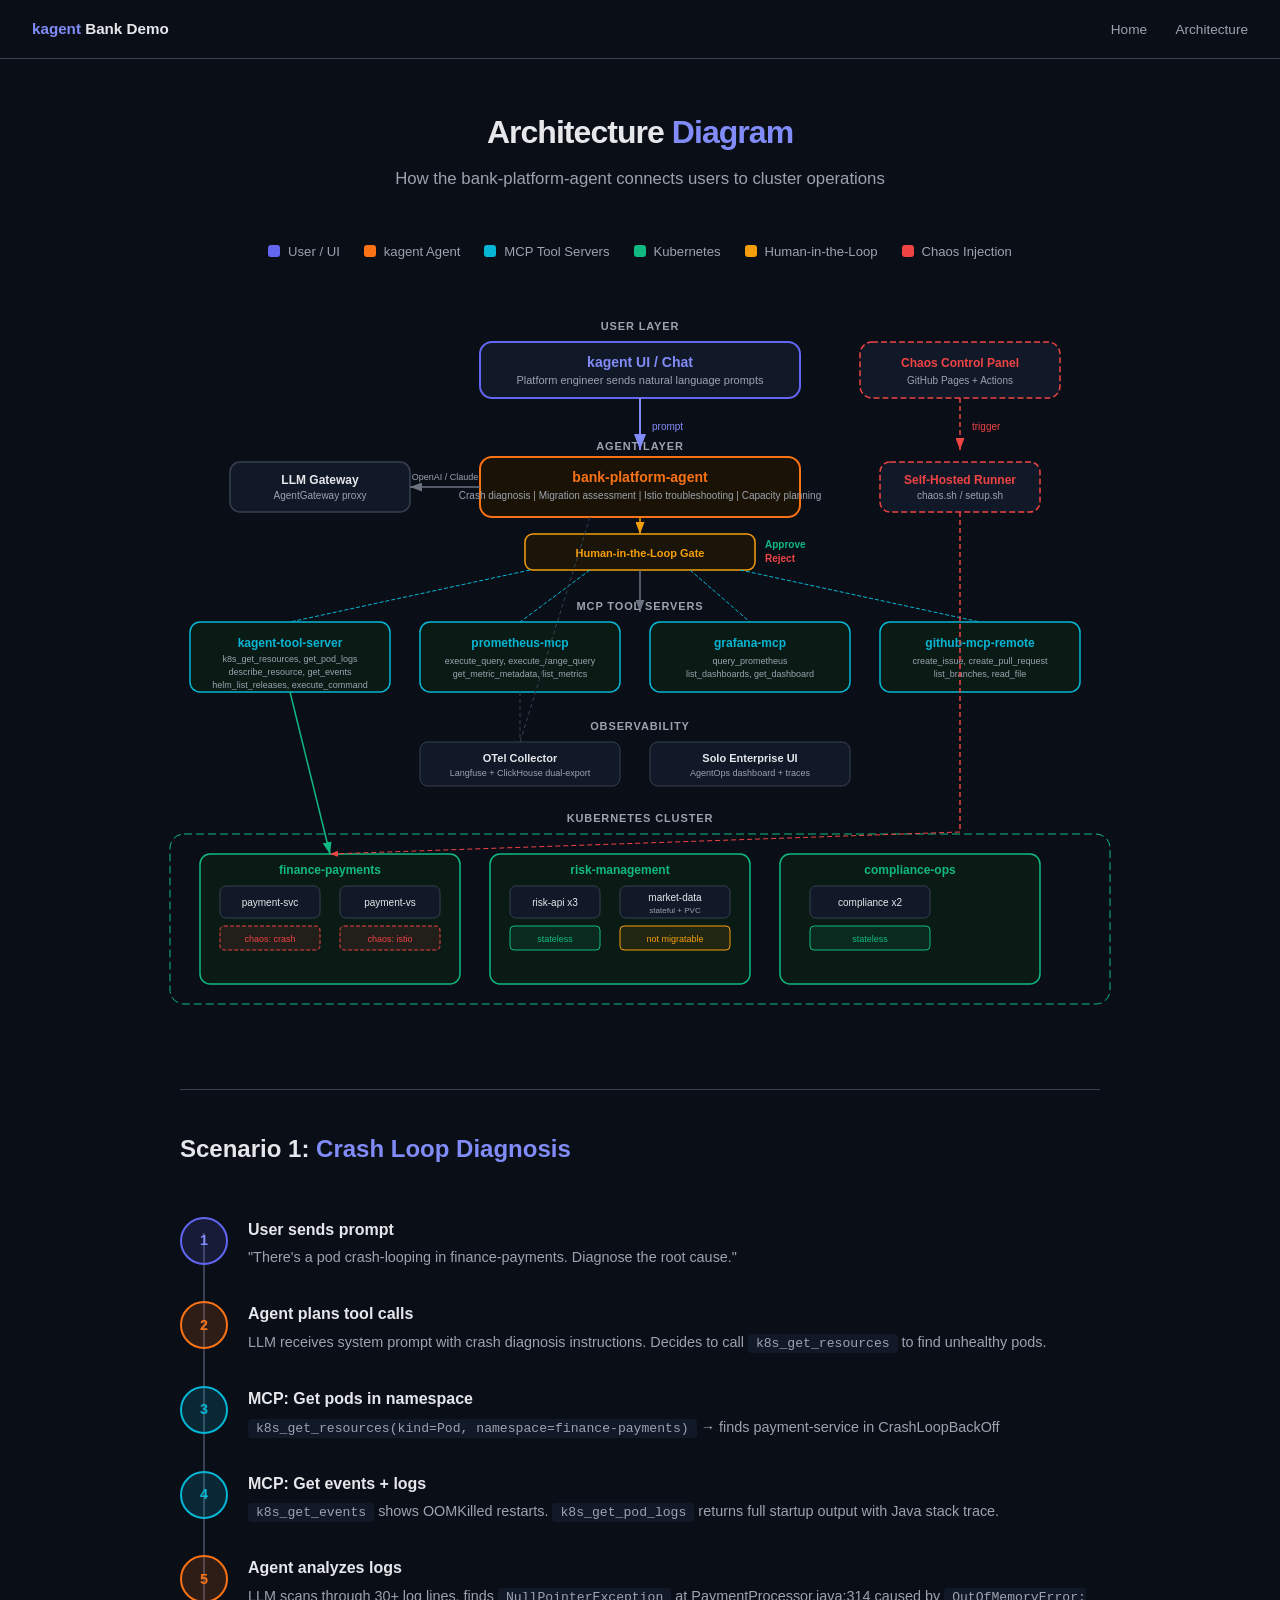
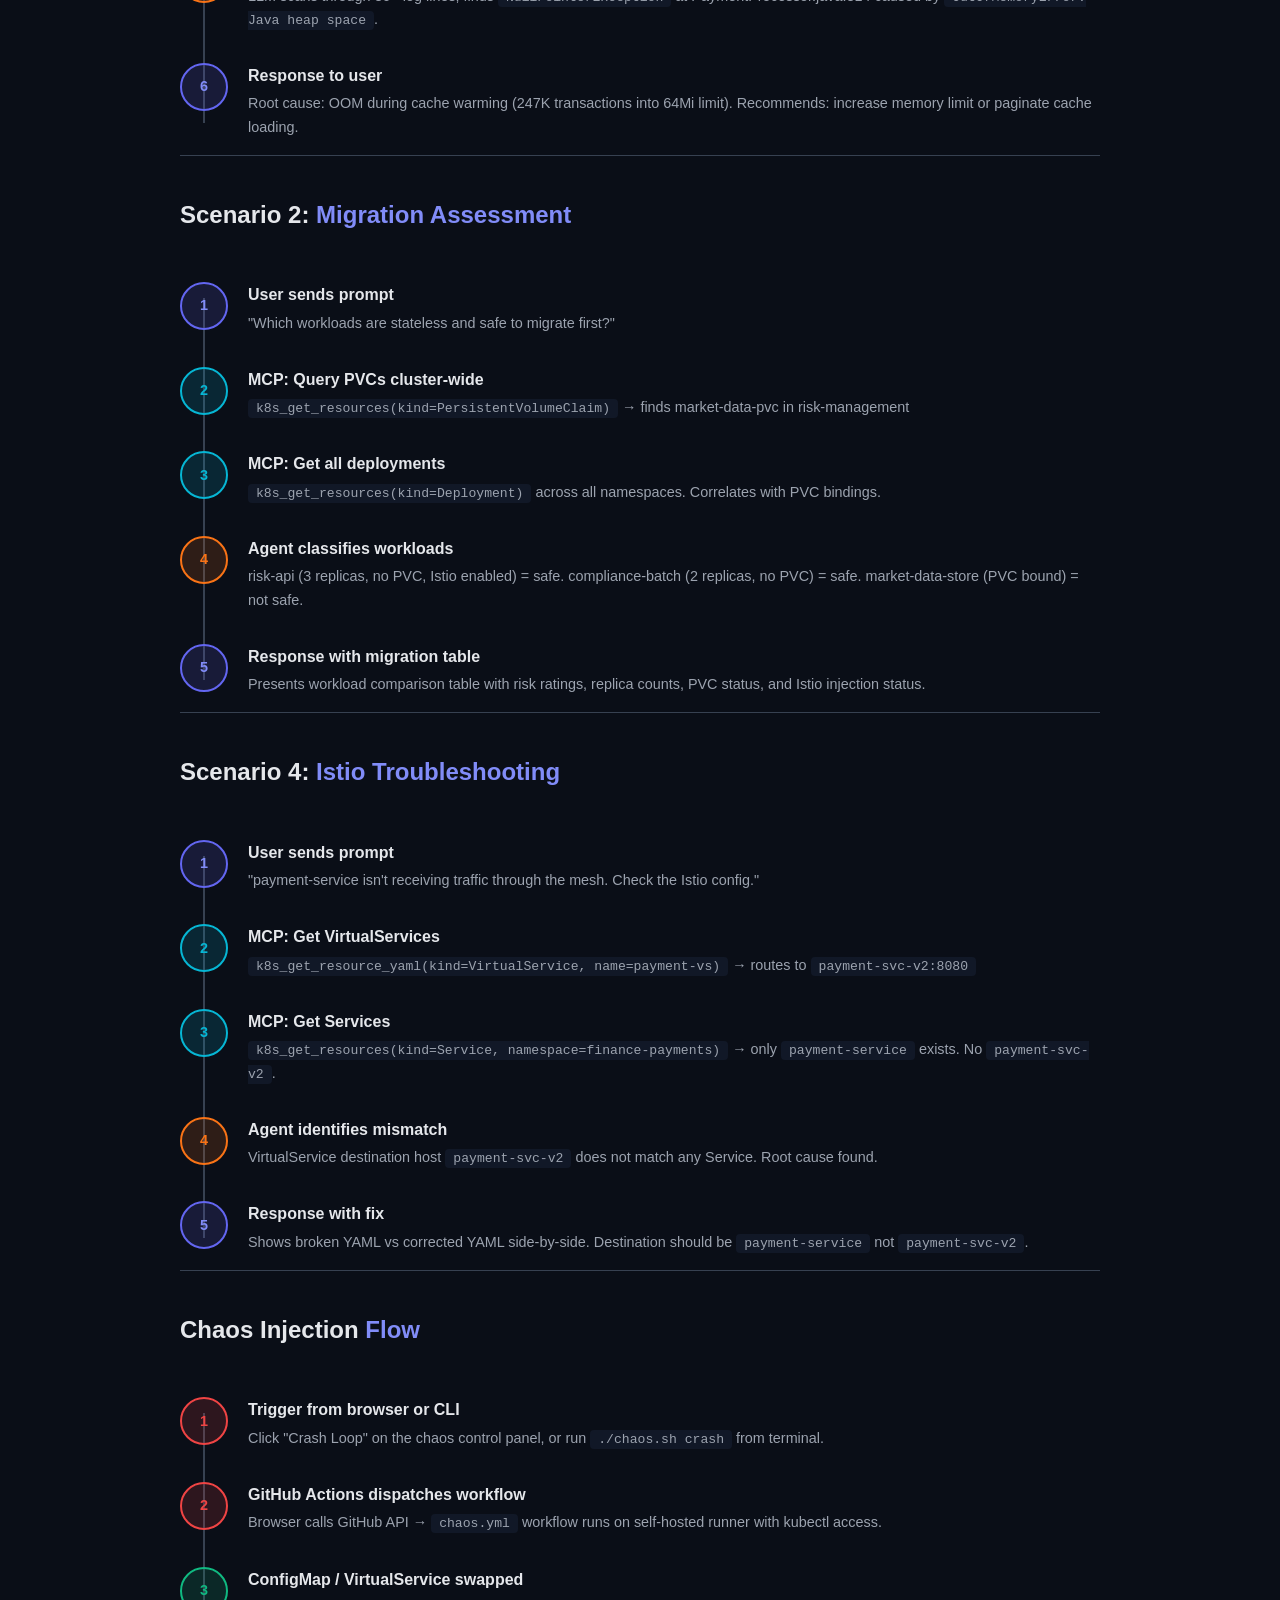
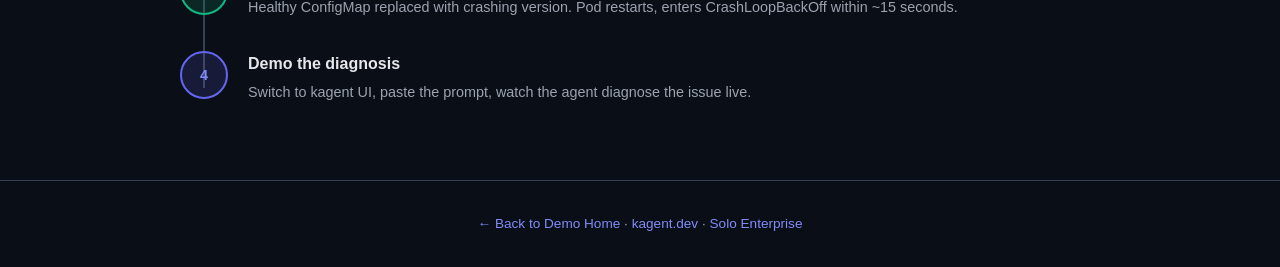
==== docs/architecture.html @ 65f1bfc6 "feat: architecture diagram page, nav bar, bump model to gpt-5.4 Add docs/architecture.html with full" ====
<!DOCTYPE html>
<html lang="en">
<head>
  <meta charset="UTF-8">
  <meta name="viewport" content="width=device-width, initial-scale=1.0">
  <title>kagent Bank Demo — Architecture</title>
  <style>
    :root {
      --bg: #0a0e17;
      --surface: #111827;
      --border: #374151;
      --text: #e5e7eb;
      --text-muted: #9ca3af;
      --accent: #6366f1;
      --accent-light: #818cf8;
      --green: #10b981;
      --red: #ef4444;
      --yellow: #f59e0b;
      --cyan: #06b6d4;
      --orange: #f97316;
    }
    * { margin: 0; padding: 0; box-sizing: border-box; }
    body {
      font-family: -apple-system, BlinkMacSystemFont, 'Segoe UI', Roboto, sans-serif;
      background: var(--bg);
      color: var(--text);
      line-height: 1.6;
    }
    a { color: var(--accent-light); text-decoration: none; }

    .nav {
      display: flex;
      justify-content: space-between;
      align-items: center;
      padding: 16px 32px;
      border-bottom: 1px solid var(--border);
    }
    .nav-title { font-weight: 600; font-size: 0.95rem; }
    .nav-title span { color: var(--accent-light); }
    .nav a { font-size: 0.85rem; color: var(--text-muted); margin-left: 24px; }
    .nav a:hover { color: var(--text); }

    h1 {
      text-align: center;
      font-size: 2rem;
      font-weight: 700;
      padding: 48px 20px 8px;
      letter-spacing: -0.03em;
    }
    h1 span { color: var(--accent-light); }
    .subtitle {
      text-align: center;
      color: var(--text-muted);
      font-size: 1.05rem;
      margin-bottom: 48px;
    }

    /* Diagram container */
    .diagram-wrap {
      max-width: 1100px;
      margin: 0 auto;
      padding: 0 20px 60px;
    }

    /* SVG diagram */
    svg { width: 100%; height: auto; }
    svg text {
      font-family: -apple-system, BlinkMacSystemFont, 'Segoe UI', Roboto, sans-serif;
    }

    /* Flow section */
    .flow-section {
      max-width: 960px;
      margin: 0 auto;
      padding: 0 20px 60px;
    }
    .flow-section h2 {
      font-size: 1.5rem;
      font-weight: 600;
      margin-bottom: 32px;
      padding-top: 40px;
      border-top: 1px solid var(--border);
    }
    .flow-section h2 span { color: var(--accent-light); }

    /* Flow steps */
    .flow {
      display: flex;
      flex-direction: column;
      gap: 0;
      position: relative;
    }
    .flow::before {
      content: '';
      position: absolute;
      left: 23px;
      top: 32px;
      bottom: 32px;
      width: 2px;
      background: var(--border);
    }
    .flow-step {
      display: flex;
      gap: 20px;
      align-items: flex-start;
      padding: 16px 0;
    }
    .flow-num {
      flex-shrink: 0;
      width: 48px;
      height: 48px;
      border-radius: 50%;
      display: flex;
      align-items: center;
      justify-content: center;
      font-weight: 700;
      font-size: 0.9rem;
      z-index: 1;
    }
    .flow-content h3 { font-size: 1rem; margin-bottom: 4px; }
    .flow-content p { color: var(--text-muted); font-size: 0.9rem; }
    .flow-content code {
      background: var(--surface);
      padding: 2px 8px;
      border-radius: 4px;
      font-size: 0.82rem;
      font-family: 'SF Mono', monospace;
    }

    .num-user { background: rgba(99, 102, 241, 0.15); color: var(--accent-light); border: 2px solid var(--accent); }
    .num-agent { background: rgba(249, 115, 22, 0.15); color: var(--orange); border: 2px solid var(--orange); }
    .num-tool { background: rgba(6, 182, 212, 0.15); color: var(--cyan); border: 2px solid var(--cyan); }
    .num-k8s { background: rgba(16, 185, 129, 0.15); color: var(--green); border: 2px solid var(--green); }
    .num-hitl { background: rgba(245, 158, 11, 0.15); color: var(--yellow); border: 2px solid var(--yellow); }

    /* Legend */
    .legend {
      display: flex;
      justify-content: center;
      gap: 24px;
      flex-wrap: wrap;
      margin-bottom: 40px;
    }
    .legend-item {
      display: flex;
      align-items: center;
      gap: 8px;
      font-size: 0.82rem;
      color: var(--text-muted);
    }
    .legend-dot {
      width: 12px;
      height: 12px;
      border-radius: 3px;
    }

    footer {
      border-top: 1px solid var(--border);
      padding: 32px 20px;
      text-align: center;
      color: var(--text-muted);
      font-size: 0.85rem;
    }

    @media (max-width: 640px) {
      h1 { font-size: 1.5rem; }
      .flow-step { gap: 12px; }
    }
  </style>
</head>
<body>

  <nav class="nav">
    <div class="nav-title"><span>kagent</span> Bank Demo</div>
    <div>
      <a href="index.html">Home</a>
      <a href="architecture.html">Architecture</a>
    </div>
  </nav>

  <h1>Architecture <span>Diagram</span></h1>
  <p class="subtitle">How the bank-platform-agent connects users to cluster operations</p>

  <div class="legend">
    <div class="legend-item"><div class="legend-dot" style="background: var(--accent);"></div> User / UI</div>
    <div class="legend-item"><div class="legend-dot" style="background: var(--orange);"></div> kagent Agent</div>
    <div class="legend-item"><div class="legend-dot" style="background: var(--cyan);"></div> MCP Tool Servers</div>
    <div class="legend-item"><div class="legend-dot" style="background: var(--green);"></div> Kubernetes</div>
    <div class="legend-item"><div class="legend-dot" style="background: var(--yellow);"></div> Human-in-the-Loop</div>
    <div class="legend-item"><div class="legend-dot" style="background: var(--red);"></div> Chaos Injection</div>
  </div>

  <!-- Main Architecture SVG -->
  <div class="diagram-wrap">
    <svg viewBox="0 0 1060 720" xmlns="http://www.w3.org/2000/svg">
      <defs>
        <marker id="arrow" markerWidth="8" markerHeight="6" refX="8" refY="3" orient="auto">
          <path d="M0,0 L8,3 L0,6" fill="#6b7280"/>
        </marker>
        <marker id="arrow-accent" markerWidth="8" markerHeight="6" refX="8" refY="3" orient="auto">
          <path d="M0,0 L8,3 L0,6" fill="#818cf8"/>
        </marker>
        <marker id="arrow-red" markerWidth="8" markerHeight="6" refX="8" refY="3" orient="auto">
          <path d="M0,0 L8,3 L0,6" fill="#ef4444"/>
        </marker>
        <marker id="arrow-green" markerWidth="8" markerHeight="6" refX="8" refY="3" orient="auto">
          <path d="M0,0 L8,3 L0,6" fill="#10b981"/>
        </marker>
        <marker id="arrow-yellow" markerWidth="8" markerHeight="6" refX="8" refY="3" orient="auto">
          <path d="M0,0 L8,3 L0,6" fill="#f59e0b"/>
        </marker>
      </defs>

      <!-- ============ ROW 1: User Layer ============ -->
      <text x="530" y="28" text-anchor="middle" fill="#9ca3af" font-size="11" font-weight="600" letter-spacing="0.08em">USER LAYER</text>

      <!-- User / kagent UI -->
      <rect x="370" y="40" width="320" height="56" rx="12" fill="#111827" stroke="#6366f1" stroke-width="2"/>
      <text x="530" y="65" text-anchor="middle" fill="#818cf8" font-size="14" font-weight="700">kagent UI / Chat</text>
      <text x="530" y="82" text-anchor="middle" fill="#9ca3af" font-size="11">Platform engineer sends natural language prompts</text>

      <!-- Chaos trigger (browser) -->
      <rect x="750" y="40" width="200" height="56" rx="12" fill="#111827" stroke="#ef4444" stroke-width="1.5" stroke-dasharray="6,3"/>
      <text x="850" y="65" text-anchor="middle" fill="#ef4444" font-size="12" font-weight="600">Chaos Control Panel</text>
      <text x="850" y="82" text-anchor="middle" fill="#9ca3af" font-size="10">GitHub Pages + Actions</text>

      <!-- Arrow: User -> Agent -->
      <line x1="530" y1="96" x2="530" y2="148" stroke="#818cf8" stroke-width="2" marker-end="url(#arrow-accent)"/>
      <text x="542" y="128" fill="#818cf8" font-size="10">prompt</text>

      <!-- Arrow: Chaos -> GH Actions -->
      <line x1="850" y1="96" x2="850" y2="148" stroke="#ef4444" stroke-width="1.5" stroke-dasharray="5,3" marker-end="url(#arrow-red)"/>
      <text x="862" y="128" fill="#ef4444" font-size="10">trigger</text>

      <!-- ============ ROW 2: Agent Layer ============ -->
      <text x="530" y="148" text-anchor="middle" fill="#9ca3af" font-size="11" font-weight="600" letter-spacing="0.08em">AGENT LAYER</text>

      <!-- LLM Gateway -->
      <rect x="120" y="160" width="180" height="50" rx="10" fill="#111827" stroke="#374151" stroke-width="1.5"/>
      <text x="210" y="182" text-anchor="middle" fill="#e5e7eb" font-size="12" font-weight="600">LLM Gateway</text>
      <text x="210" y="197" text-anchor="middle" fill="#9ca3af" font-size="10">AgentGateway proxy</text>

      <!-- bank-platform-agent -->
      <rect x="370" y="155" width="320" height="60" rx="12" fill="#1a1205" stroke="#f97316" stroke-width="2"/>
      <text x="530" y="180" text-anchor="middle" fill="#f97316" font-size="14" font-weight="700">bank-platform-agent</text>
      <text x="530" y="197" text-anchor="middle" fill="#9ca3af" font-size="10">Crash diagnosis | Migration assessment | Istio troubleshooting | Capacity planning</text>

      <!-- GH Actions runner -->
      <rect x="770" y="160" width="160" height="50" rx="10" fill="#111827" stroke="#ef4444" stroke-width="1.5" stroke-dasharray="6,3"/>
      <text x="850" y="182" text-anchor="middle" fill="#ef4444" font-size="12" font-weight="600">Self-Hosted Runner</text>
      <text x="850" y="197" text-anchor="middle" fill="#9ca3af" font-size="10">chaos.sh / setup.sh</text>

      <!-- Arrow: Agent <-> LLM -->
      <line x1="370" y1="185" x2="300" y2="185" stroke="#6b7280" stroke-width="1.5" marker-end="url(#arrow)"/>
      <text x="335" y="178" text-anchor="middle" fill="#9ca3af" font-size="9">OpenAI / Claude</text>

      <!-- ============ HITL Gate ============ -->
      <rect x="415" y="232" width="230" height="36" rx="8" fill="#1a1508" stroke="#f59e0b" stroke-width="1.5"/>
      <text x="530" y="255" text-anchor="middle" fill="#f59e0b" font-size="11" font-weight="600">Human-in-the-Loop Gate</text>

      <!-- Arrow: Agent -> HITL -->
      <line x1="530" y1="215" x2="530" y2="232" stroke="#f59e0b" stroke-width="1.5" marker-end="url(#arrow-yellow)"/>

      <!-- HITL approve/reject labels -->
      <text x="655" y="246" fill="#10b981" font-size="10" font-weight="600">Approve</text>
      <text x="655" y="260" fill="#ef4444" font-size="10" font-weight="600">Reject</text>

      <!-- Arrow: HITL -> Tools -->
      <line x1="530" y1="268" x2="530" y2="310" stroke="#6b7280" stroke-width="1.5" marker-end="url(#arrow)"/>

      <!-- ============ ROW 3: MCP Tool Servers ============ -->
      <text x="530" y="308" text-anchor="middle" fill="#9ca3af" font-size="11" font-weight="600" letter-spacing="0.08em">MCP TOOL SERVERS</text>

      <!-- Kubernetes Tools -->
      <rect x="80" y="320" width="200" height="70" rx="10" fill="#0a1a15" stroke="#06b6d4" stroke-width="1.5"/>
      <text x="180" y="345" text-anchor="middle" fill="#06b6d4" font-size="12" font-weight="700">kagent-tool-server</text>
      <text x="180" y="360" text-anchor="middle" fill="#9ca3af" font-size="9">k8s_get_resources, get_pod_logs</text>
      <text x="180" y="373" text-anchor="middle" fill="#9ca3af" font-size="9">describe_resource, get_events</text>
      <text x="180" y="386" text-anchor="middle" fill="#9ca3af" font-size="9">helm_list_releases, execute_command</text>

      <!-- Prometheus MCP -->
      <rect x="310" y="320" width="200" height="70" rx="10" fill="#0a1a15" stroke="#06b6d4" stroke-width="1.5"/>
      <text x="410" y="345" text-anchor="middle" fill="#06b6d4" font-size="12" font-weight="700">prometheus-mcp</text>
      <text x="410" y="362" text-anchor="middle" fill="#9ca3af" font-size="9">execute_query, execute_range_query</text>
      <text x="410" y="375" text-anchor="middle" fill="#9ca3af" font-size="9">get_metric_metadata, list_metrics</text>

      <!-- Grafana MCP -->
      <rect x="540" y="320" width="200" height="70" rx="10" fill="#0a1a15" stroke="#06b6d4" stroke-width="1.5"/>
      <text x="640" y="345" text-anchor="middle" fill="#06b6d4" font-size="12" font-weight="700">grafana-mcp</text>
      <text x="640" y="362" text-anchor="middle" fill="#9ca3af" font-size="9">query_prometheus</text>
      <text x="640" y="375" text-anchor="middle" fill="#9ca3af" font-size="9">list_dashboards, get_dashboard</text>

      <!-- GitHub MCP -->
      <rect x="770" y="320" width="200" height="70" rx="10" fill="#0a1a15" stroke="#06b6d4" stroke-width="1.5"/>
      <text x="870" y="345" text-anchor="middle" fill="#06b6d4" font-size="12" font-weight="700">github-mcp-remote</text>
      <text x="870" y="362" text-anchor="middle" fill="#9ca3af" font-size="9">create_issue, create_pull_request</text>
      <text x="870" y="375" text-anchor="middle" fill="#9ca3af" font-size="9">list_branches, read_file</text>

      <!-- Arrows: HITL -> Tool servers -->
      <line x1="420" y1="268" x2="180" y2="320" stroke="#06b6d4" stroke-width="1" stroke-dasharray="4,2"/>
      <line x1="480" y1="268" x2="410" y2="320" stroke="#06b6d4" stroke-width="1" stroke-dasharray="4,2"/>
      <line x1="580" y1="268" x2="640" y2="320" stroke="#06b6d4" stroke-width="1" stroke-dasharray="4,2"/>
      <line x1="630" y1="268" x2="870" y2="320" stroke="#06b6d4" stroke-width="1" stroke-dasharray="4,2"/>

      <!-- ============ ROW 4: Observability ============ -->
      <text x="530" y="428" text-anchor="middle" fill="#9ca3af" font-size="11" font-weight="600" letter-spacing="0.08em">OBSERVABILITY</text>

      <!-- OTel Collector -->
      <rect x="310" y="440" width="200" height="44" rx="8" fill="#111827" stroke="#374151" stroke-width="1"/>
      <text x="410" y="460" text-anchor="middle" fill="#e5e7eb" font-size="11" font-weight="600">OTel Collector</text>
      <text x="410" y="474" text-anchor="middle" fill="#9ca3af" font-size="9">Langfuse + ClickHouse dual-export</text>

      <!-- Solo Enterprise UI -->
      <rect x="540" y="440" width="200" height="44" rx="8" fill="#111827" stroke="#374151" stroke-width="1"/>
      <text x="640" y="460" text-anchor="middle" fill="#e5e7eb" font-size="11" font-weight="600">Solo Enterprise UI</text>
      <text x="640" y="474" text-anchor="middle" fill="#9ca3af" font-size="9">AgentOps dashboard + traces</text>

      <!-- Arrow: Agent -> OTel -->
      <line x1="480" y1="215" x2="410" y2="440" stroke="#374151" stroke-width="1" stroke-dasharray="4,3"/>

      <!-- ============ ROW 5: Kubernetes Cluster ============ -->
      <text x="530" y="520" text-anchor="middle" fill="#9ca3af" font-size="11" font-weight="600" letter-spacing="0.08em">KUBERNETES CLUSTER</text>

      <!-- Cluster background -->
      <rect x="60" y="532" width="940" height="170" rx="14" fill="none" stroke="#10b981" stroke-width="1" stroke-dasharray="8,4"/>

      <!-- finance-payments -->
      <rect x="90" y="552" width="260" height="130" rx="10" fill="#0a1a15" stroke="#10b981" stroke-width="1.5"/>
      <text x="220" y="572" text-anchor="middle" fill="#10b981" font-size="12" font-weight="700">finance-payments</text>

      <rect x="110" y="584" width="100" height="32" rx="6" fill="#111827" stroke="#374151" stroke-width="1"/>
      <text x="160" y="604" text-anchor="middle" fill="#e5e7eb" font-size="10">payment-svc</text>

      <rect x="230" y="584" width="100" height="32" rx="6" fill="#111827" stroke="#374151" stroke-width="1"/>
      <text x="280" y="604" text-anchor="middle" fill="#e5e7eb" font-size="10">payment-vs</text>

      <!-- Chaos targets -->
      <rect x="110" y="624" width="100" height="24" rx="4" fill="rgba(239,68,68,0.1)" stroke="#ef4444" stroke-width="1" stroke-dasharray="4,2"/>
      <text x="160" y="640" text-anchor="middle" fill="#ef4444" font-size="9">chaos: crash</text>

      <rect x="230" y="624" width="100" height="24" rx="4" fill="rgba(239,68,68,0.1)" stroke="#ef4444" stroke-width="1" stroke-dasharray="4,2"/>
      <text x="280" y="640" text-anchor="middle" fill="#ef4444" font-size="9">chaos: istio</text>

      <!-- risk-management -->
      <rect x="380" y="552" width="260" height="130" rx="10" fill="#0a1a15" stroke="#10b981" stroke-width="1.5"/>
      <text x="510" y="572" text-anchor="middle" fill="#10b981" font-size="12" font-weight="700">risk-management</text>

      <rect x="400" y="584" width="90" height="32" rx="6" fill="#111827" stroke="#374151" stroke-width="1"/>
      <text x="445" y="604" text-anchor="middle" fill="#e5e7eb" font-size="10">risk-api x3</text>

      <rect x="510" y="584" width="110" height="32" rx="6" fill="#111827" stroke="#374151" stroke-width="1"/>
      <text x="565" y="599" text-anchor="middle" fill="#e5e7eb" font-size="10">market-data</text>
      <text x="565" y="611" text-anchor="middle" fill="#9ca3af" font-size="8">stateful + PVC</text>

      <rect x="400" y="624" width="90" height="24" rx="4" fill="rgba(16,185,129,0.1)" stroke="#10b981" stroke-width="1"/>
      <text x="445" y="640" text-anchor="middle" fill="#10b981" font-size="9">stateless</text>

      <rect x="510" y="624" width="110" height="24" rx="4" fill="rgba(245,158,11,0.1)" stroke="#f59e0b" stroke-width="1"/>
      <text x="565" y="640" text-anchor="middle" fill="#f59e0b" font-size="9">not migratable</text>

      <!-- compliance-ops -->
      <rect x="670" y="552" width="260" height="130" rx="10" fill="#0a1a15" stroke="#10b981" stroke-width="1.5"/>
      <text x="800" y="572" text-anchor="middle" fill="#10b981" font-size="12" font-weight="700">compliance-ops</text>

      <rect x="700" y="584" width="120" height="32" rx="6" fill="#111827" stroke="#374151" stroke-width="1"/>
      <text x="760" y="604" text-anchor="middle" fill="#e5e7eb" font-size="10">compliance x2</text>

      <rect x="700" y="624" width="120" height="24" rx="4" fill="rgba(16,185,129,0.1)" stroke="#10b981" stroke-width="1"/>
      <text x="760" y="640" text-anchor="middle" fill="#10b981" font-size="9">stateless</text>

      <!-- Arrows: Tools -> Cluster -->
      <line x1="180" y1="390" x2="220" y2="552" stroke="#10b981" stroke-width="1.5" marker-end="url(#arrow-green)"/>
      <line x1="410" y1="390" x2="410" y2="440" stroke="#374151" stroke-width="1" stroke-dasharray="4,3"/>

      <!-- Chaos arrow -->
      <line x1="850" y1="210" x2="850" y2="530" stroke="#ef4444" stroke-width="1.5" stroke-dasharray="5,3"/>
      <line x1="850" y1="530" x2="220" y2="552" stroke="#ef4444" stroke-width="1" stroke-dasharray="5,3" marker-end="url(#arrow-red)"/>

    </svg>
  </div>

  <!-- Scenario Flows -->
  <div class="flow-section">
    <h2>Scenario 1: <span>Crash Loop Diagnosis</span></h2>
    <div class="flow">
      <div class="flow-step">
        <div class="flow-num num-user">1</div>
        <div class="flow-content">
          <h3>User sends prompt</h3>
          <p>"There's a pod crash-looping in finance-payments. Diagnose the root cause."</p>
        </div>
      </div>
      <div class="flow-step">
        <div class="flow-num num-agent">2</div>
        <div class="flow-content">
          <h3>Agent plans tool calls</h3>
          <p>LLM receives system prompt with crash diagnosis instructions. Decides to call <code>k8s_get_resources</code> to find unhealthy pods.</p>
        </div>
      </div>
      <div class="flow-step">
        <div class="flow-num num-tool">3</div>
        <div class="flow-content">
          <h3>MCP: Get pods in namespace</h3>
          <p><code>k8s_get_resources(kind=Pod, namespace=finance-payments)</code> &rarr; finds payment-service in CrashLoopBackOff</p>
        </div>
      </div>
      <div class="flow-step">
        <div class="flow-num num-tool">4</div>
        <div class="flow-content">
          <h3>MCP: Get events + logs</h3>
          <p><code>k8s_get_events</code> shows OOMKilled restarts. <code>k8s_get_pod_logs</code> returns full startup output with Java stack trace.</p>
        </div>
      </div>
      <div class="flow-step">
        <div class="flow-num num-agent">5</div>
        <div class="flow-content">
          <h3>Agent analyzes logs</h3>
          <p>LLM scans through 30+ log lines, finds <code>NullPointerException</code> at PaymentProcessor.java:314 caused by <code>OutOfMemoryError: Java heap space</code>.</p>
        </div>
      </div>
      <div class="flow-step">
        <div class="flow-num num-user">6</div>
        <div class="flow-content">
          <h3>Response to user</h3>
          <p>Root cause: OOM during cache warming (247K transactions into 64Mi limit). Recommends: increase memory limit or paginate cache loading.</p>
        </div>
      </div>
    </div>

    <h2>Scenario 2: <span>Migration Assessment</span></h2>
    <div class="flow">
      <div class="flow-step">
        <div class="flow-num num-user">1</div>
        <div class="flow-content">
          <h3>User sends prompt</h3>
          <p>"Which workloads are stateless and safe to migrate first?"</p>
        </div>
      </div>
      <div class="flow-step">
        <div class="flow-num num-tool">2</div>
        <div class="flow-content">
          <h3>MCP: Query PVCs cluster-wide</h3>
          <p><code>k8s_get_resources(kind=PersistentVolumeClaim)</code> &rarr; finds market-data-pvc in risk-management</p>
        </div>
      </div>
      <div class="flow-step">
        <div class="flow-num num-tool">3</div>
        <div class="flow-content">
          <h3>MCP: Get all deployments</h3>
          <p><code>k8s_get_resources(kind=Deployment)</code> across all namespaces. Correlates with PVC bindings.</p>
        </div>
      </div>
      <div class="flow-step">
        <div class="flow-num num-agent">4</div>
        <div class="flow-content">
          <h3>Agent classifies workloads</h3>
          <p>risk-api (3 replicas, no PVC, Istio enabled) = safe. compliance-batch (2 replicas, no PVC) = safe. market-data-store (PVC bound) = not safe.</p>
        </div>
      </div>
      <div class="flow-step">
        <div class="flow-num num-user">5</div>
        <div class="flow-content">
          <h3>Response with migration table</h3>
          <p>Presents workload comparison table with risk ratings, replica counts, PVC status, and Istio injection status.</p>
        </div>
      </div>
    </div>

    <h2>Scenario 4: <span>Istio Troubleshooting</span></h2>
    <div class="flow">
      <div class="flow-step">
        <div class="flow-num num-user">1</div>
        <div class="flow-content">
          <h3>User sends prompt</h3>
          <p>"payment-service isn't receiving traffic through the mesh. Check the Istio config."</p>
        </div>
      </div>
      <div class="flow-step">
        <div class="flow-num num-tool">2</div>
        <div class="flow-content">
          <h3>MCP: Get VirtualServices</h3>
          <p><code>k8s_get_resource_yaml(kind=VirtualService, name=payment-vs)</code> &rarr; routes to <code>payment-svc-v2:8080</code></p>
        </div>
      </div>
      <div class="flow-step">
        <div class="flow-num num-tool">3</div>
        <div class="flow-content">
          <h3>MCP: Get Services</h3>
          <p><code>k8s_get_resources(kind=Service, namespace=finance-payments)</code> &rarr; only <code>payment-service</code> exists. No <code>payment-svc-v2</code>.</p>
        </div>
      </div>
      <div class="flow-step">
        <div class="flow-num num-agent">4</div>
        <div class="flow-content">
          <h3>Agent identifies mismatch</h3>
          <p>VirtualService destination host <code>payment-svc-v2</code> does not match any Service. Root cause found.</p>
        </div>
      </div>
      <div class="flow-step">
        <div class="flow-num num-user">5</div>
        <div class="flow-content">
          <h3>Response with fix</h3>
          <p>Shows broken YAML vs corrected YAML side-by-side. Destination should be <code>payment-service</code> not <code>payment-svc-v2</code>.</p>
        </div>
      </div>
    </div>

    <h2>Chaos Injection <span>Flow</span></h2>
    <div class="flow">
      <div class="flow-step">
        <div class="flow-num" style="background: rgba(239,68,68,0.15); color: var(--red); border: 2px solid var(--red);">1</div>
        <div class="flow-content">
          <h3>Trigger from browser or CLI</h3>
          <p>Click "Crash Loop" on the chaos control panel, or run <code>./chaos.sh crash</code> from terminal.</p>
        </div>
      </div>
      <div class="flow-step">
        <div class="flow-num" style="background: rgba(239,68,68,0.15); color: var(--red); border: 2px solid var(--red);">2</div>
        <div class="flow-content">
          <h3>GitHub Actions dispatches workflow</h3>
          <p>Browser calls GitHub API &rarr; <code>chaos.yml</code> workflow runs on self-hosted runner with kubectl access.</p>
        </div>
      </div>
      <div class="flow-step">
        <div class="flow-num num-k8s">3</div>
        <div class="flow-content">
          <h3>ConfigMap / VirtualService swapped</h3>
          <p>Healthy ConfigMap replaced with crashing version. Pod restarts, enters CrashLoopBackOff within ~15 seconds.</p>
        </div>
      </div>
      <div class="flow-step">
        <div class="flow-num num-user">4</div>
        <div class="flow-content">
          <h3>Demo the diagnosis</h3>
          <p>Switch to kagent UI, paste the prompt, watch the agent diagnose the issue live.</p>
        </div>
      </div>
    </div>
  </div>

  <footer>
    <a href="index.html">&larr; Back to Demo Home</a>
    &middot;
    <a href="https://kagent.dev">kagent.dev</a>
    &middot;
    <a href="https://www.solo.io/products/kagent">Solo Enterprise</a>
  </footer>

</body>
</html>
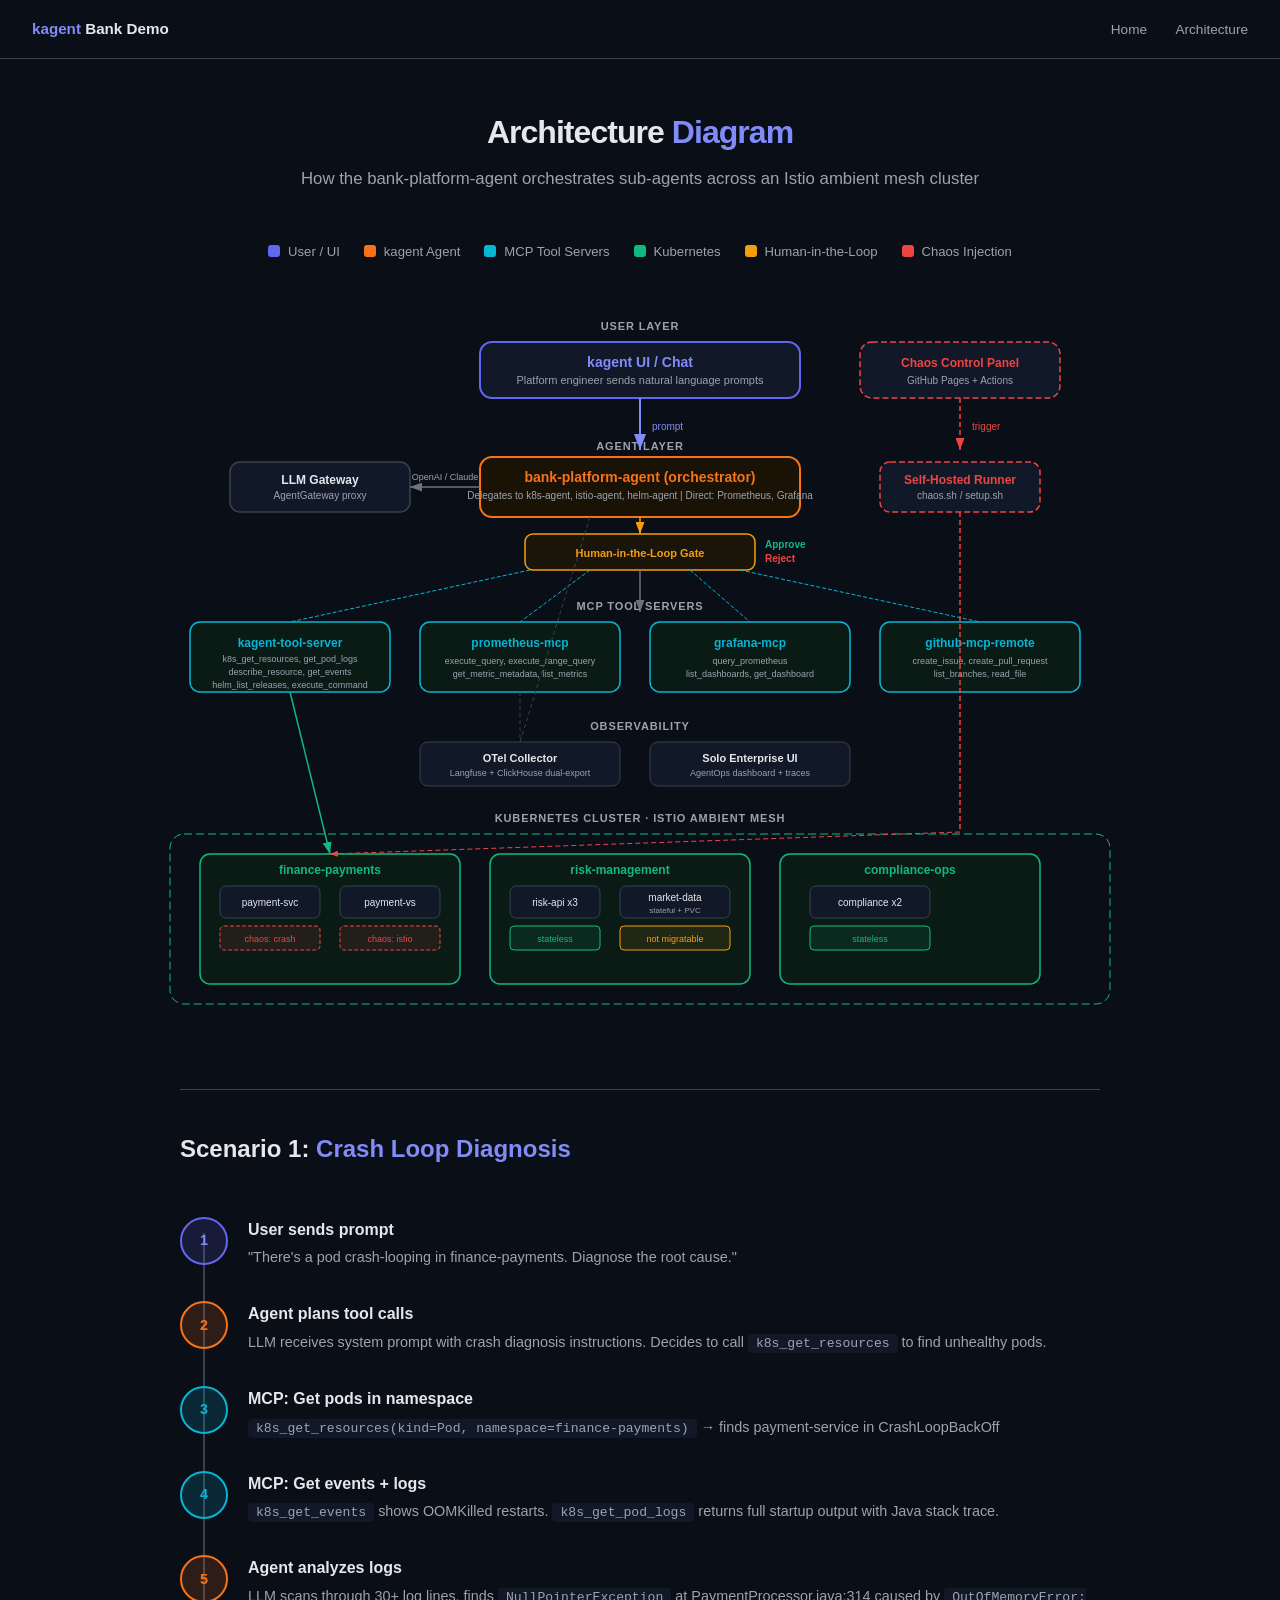
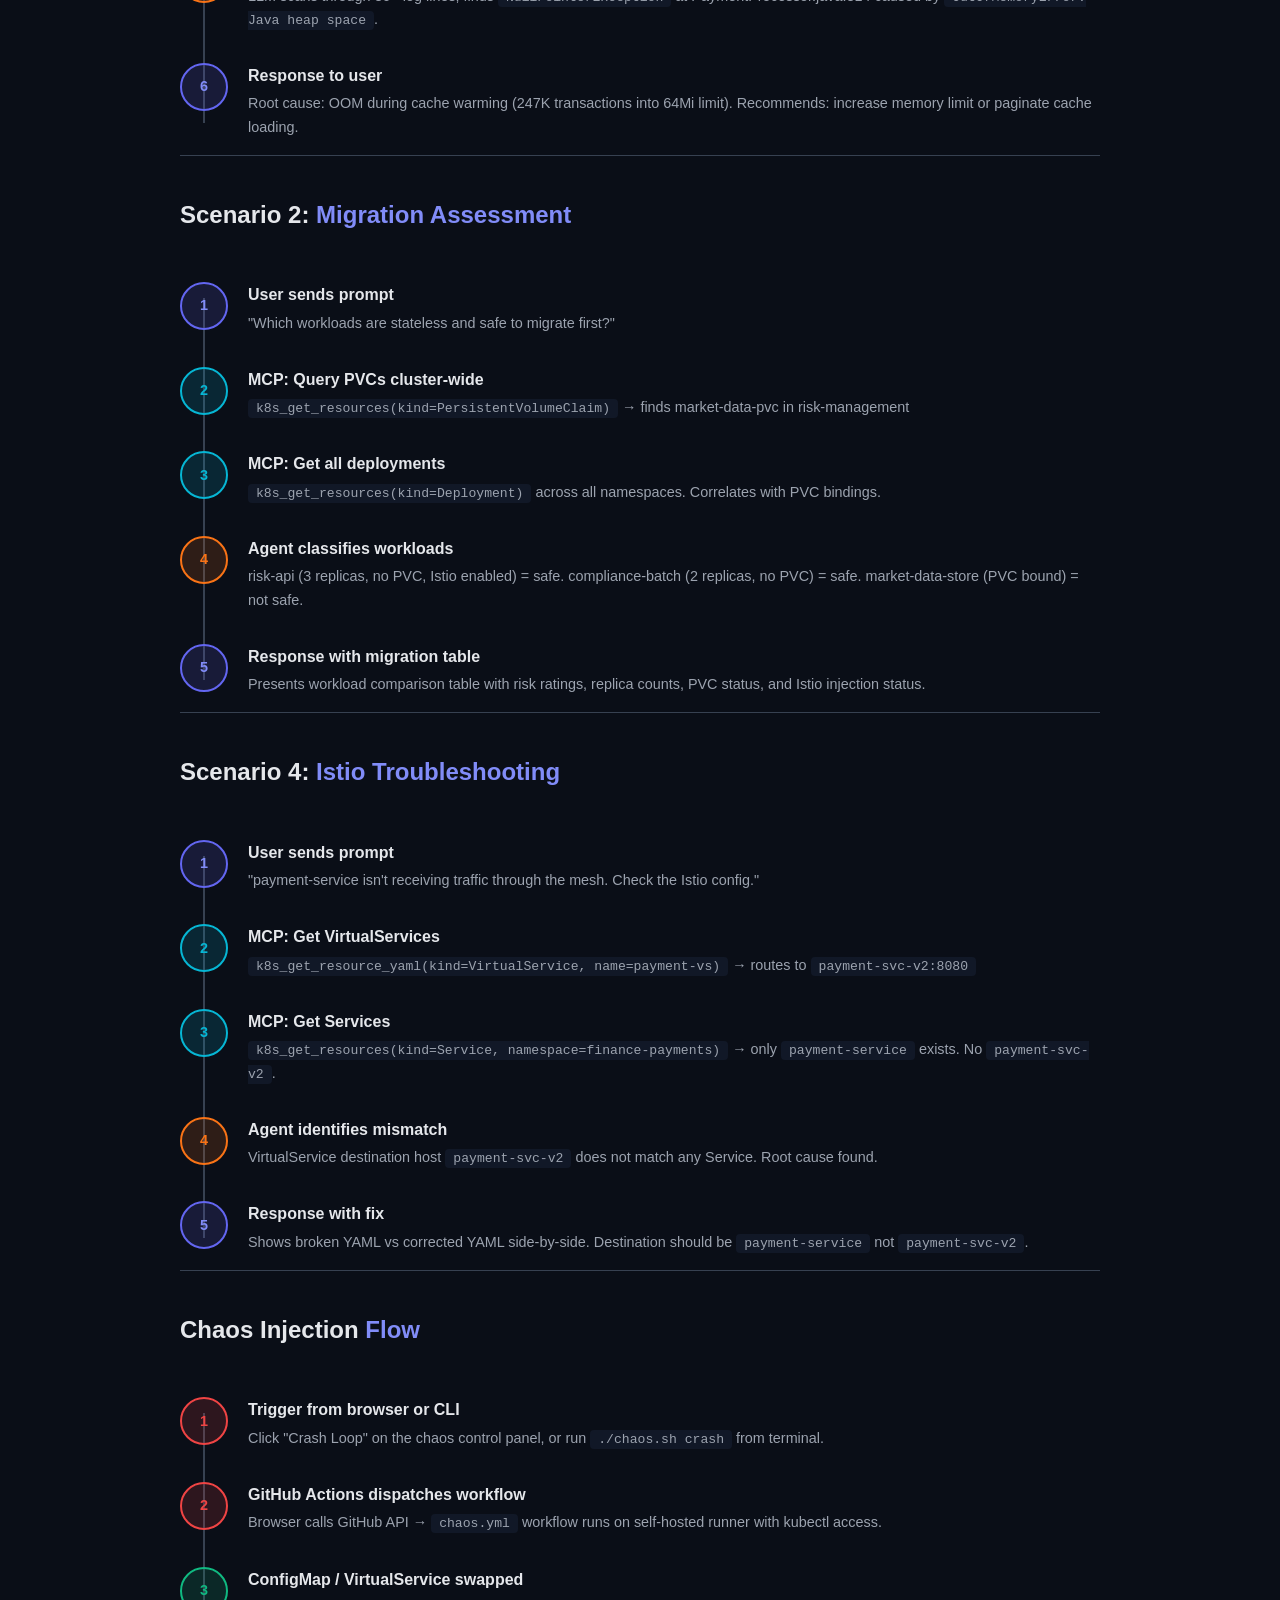
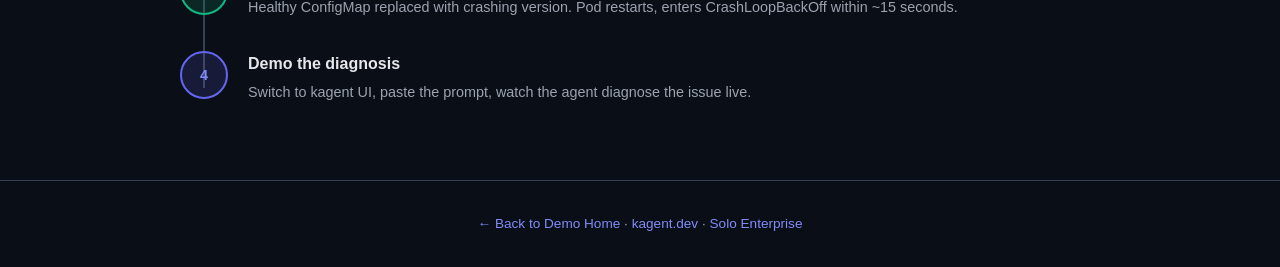
==== commit 0c883d17: "feat: add Istio ambient mesh, Kiali, mesh chaos, fix GitHub owner - Deploy Istio ambient mesh via Ar" ====
--- a/docs/architecture.html
+++ b/docs/architecture.html
@@ -179,7 +179,7 @@
   </nav>
 
   <h1>Architecture <span>Diagram</span></h1>
-  <p class="subtitle">How the bank-platform-agent connects users to cluster operations</p>
+  <p class="subtitle">How the bank-platform-agent orchestrates sub-agents across an Istio ambient mesh cluster</p>
 
   <div class="legend">
     <div class="legend-item"><div class="legend-dot" style="background: var(--accent);"></div> User / UI</div>
@@ -242,8 +242,8 @@
 
       <!-- bank-platform-agent -->
       <rect x="370" y="155" width="320" height="60" rx="12" fill="#1a1205" stroke="#f97316" stroke-width="2"/>
-      <text x="530" y="180" text-anchor="middle" fill="#f97316" font-size="14" font-weight="700">bank-platform-agent</text>
-      <text x="530" y="197" text-anchor="middle" fill="#9ca3af" font-size="10">Crash diagnosis | Migration assessment | Istio troubleshooting | Capacity planning</text>
+      <text x="530" y="180" text-anchor="middle" fill="#f97316" font-size="14" font-weight="700">bank-platform-agent (orchestrator)</text>
+      <text x="530" y="197" text-anchor="middle" fill="#9ca3af" font-size="10">Delegates to k8s-agent, istio-agent, helm-agent | Direct: Prometheus, Grafana</text>
 
       <!-- GH Actions runner -->
       <rect x="770" y="160" width="160" height="50" rx="10" fill="#111827" stroke="#ef4444" stroke-width="1.5" stroke-dasharray="6,3"/>
@@ -319,7 +319,7 @@
       <line x1="480" y1="215" x2="410" y2="440" stroke="#374151" stroke-width="1" stroke-dasharray="4,3"/>
 
       <!-- ============ ROW 5: Kubernetes Cluster ============ -->
-      <text x="530" y="520" text-anchor="middle" fill="#9ca3af" font-size="11" font-weight="600" letter-spacing="0.08em">KUBERNETES CLUSTER</text>
+      <text x="530" y="520" text-anchor="middle" fill="#9ca3af" font-size="11" font-weight="600" letter-spacing="0.08em">KUBERNETES CLUSTER &middot; ISTIO AMBIENT MESH</text>
 
       <!-- Cluster background -->
       <rect x="60" y="532" width="940" height="170" rx="14" fill="none" stroke="#10b981" stroke-width="1" stroke-dasharray="8,4"/>
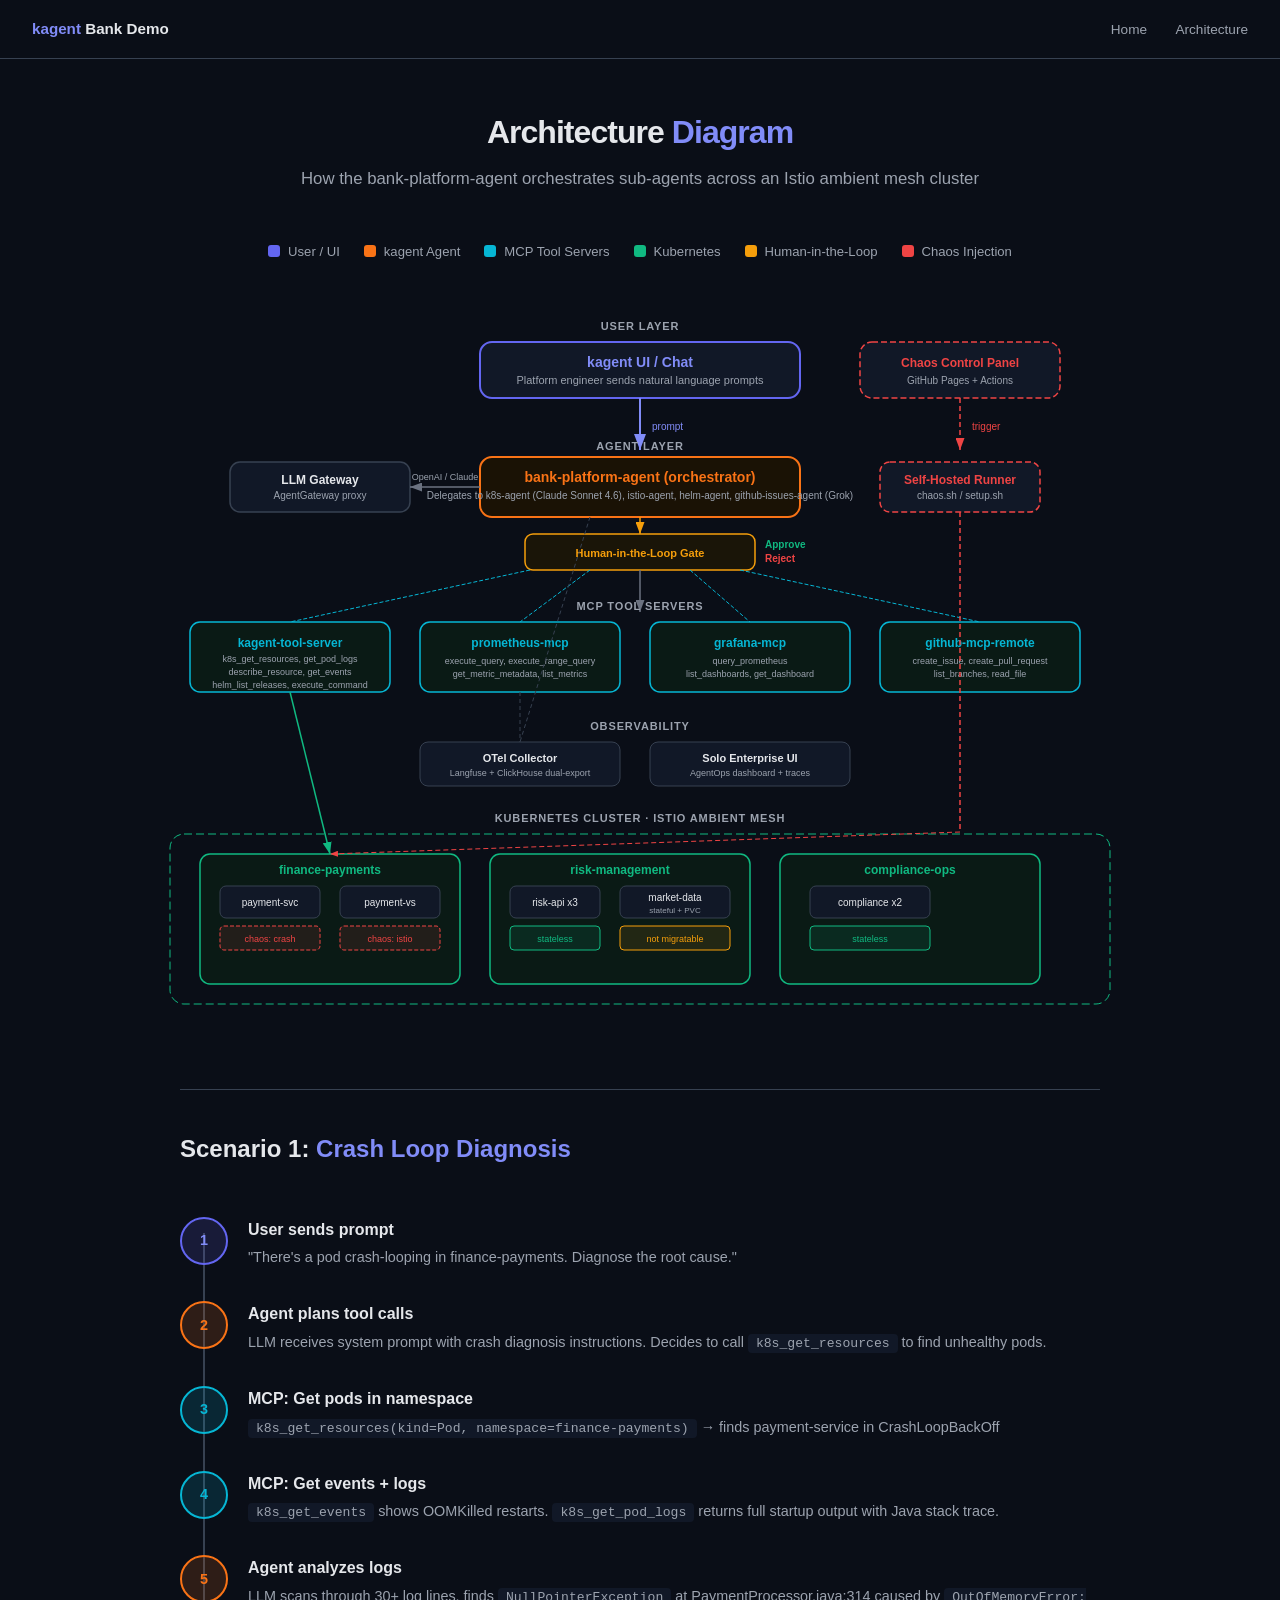
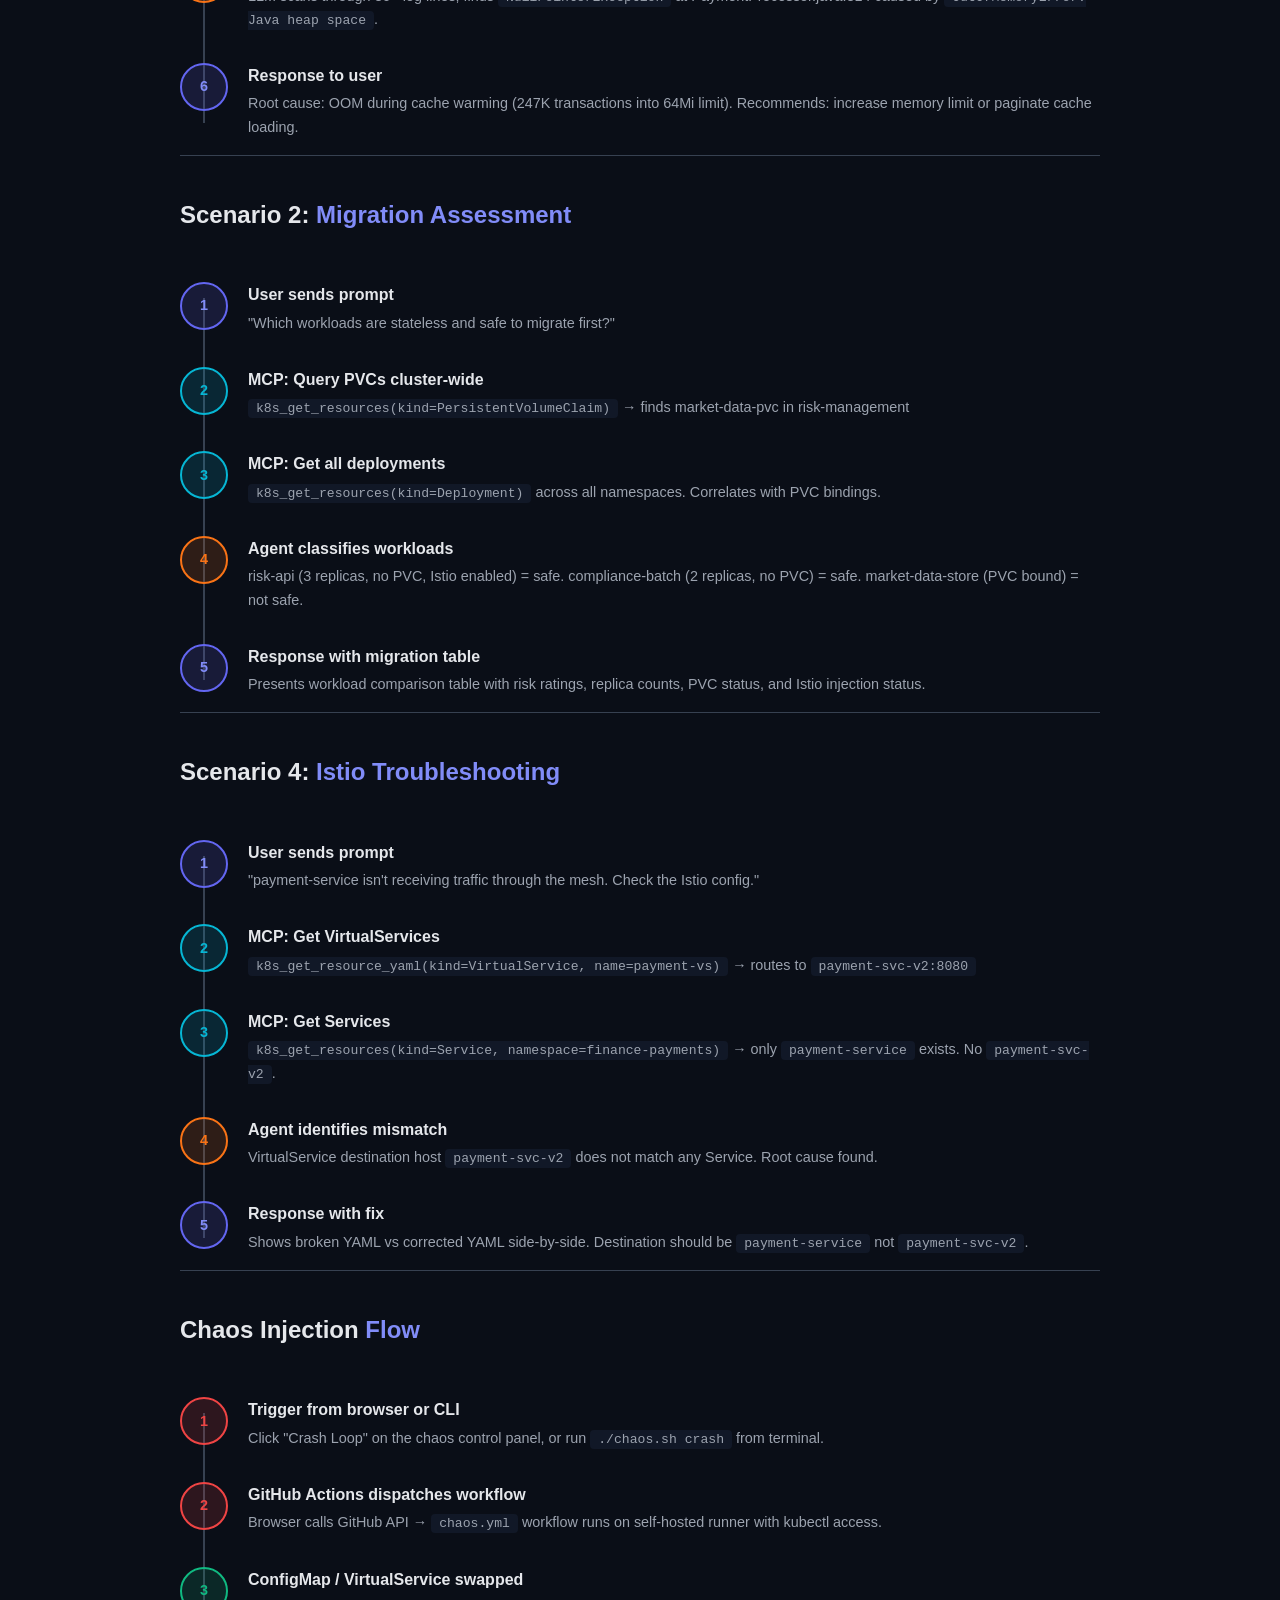
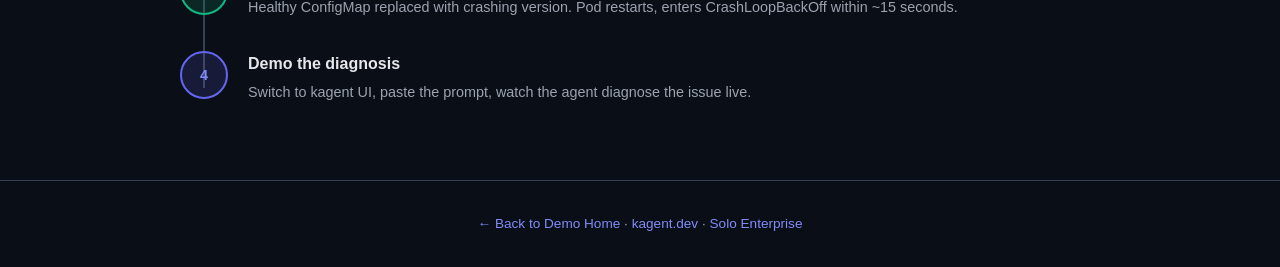
==== commit 9a8044e0: "feat: claude-sonnet-4-6, HITL approval, update docs - claude-model-config now uses claude-sonnet-4-6" ====
--- a/docs/architecture.html
+++ b/docs/architecture.html
@@ -243,7 +243,7 @@
       <!-- bank-platform-agent -->
       <rect x="370" y="155" width="320" height="60" rx="12" fill="#1a1205" stroke="#f97316" stroke-width="2"/>
       <text x="530" y="180" text-anchor="middle" fill="#f97316" font-size="14" font-weight="700">bank-platform-agent (orchestrator)</text>
-      <text x="530" y="197" text-anchor="middle" fill="#9ca3af" font-size="10">Delegates to k8s-agent, istio-agent, helm-agent | Direct: Prometheus, Grafana</text>
+      <text x="530" y="197" text-anchor="middle" fill="#9ca3af" font-size="10">Delegates to k8s-agent (Claude Sonnet 4.6), istio-agent, helm-agent, github-issues-agent (Grok)</text>
 
       <!-- GH Actions runner -->
       <rect x="770" y="160" width="160" height="50" rx="10" fill="#111827" stroke="#ef4444" stroke-width="1.5" stroke-dasharray="6,3"/>
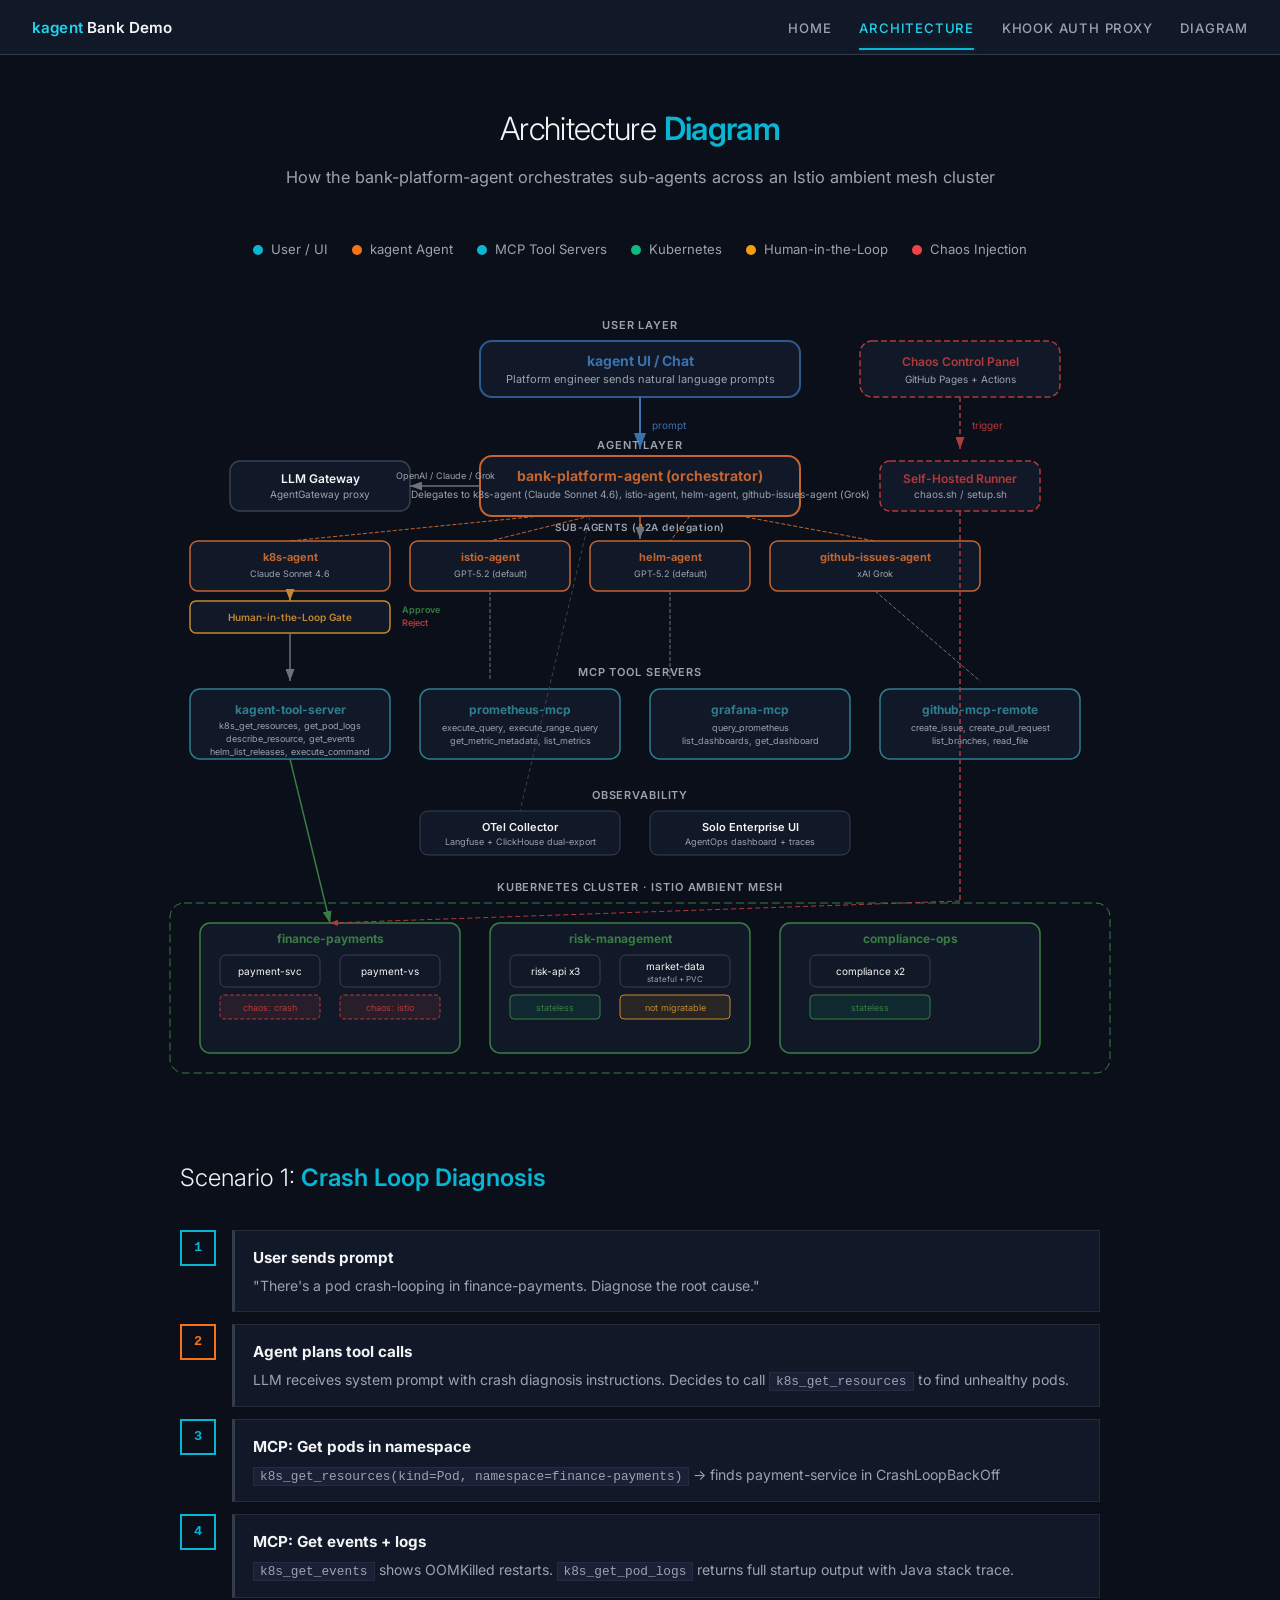
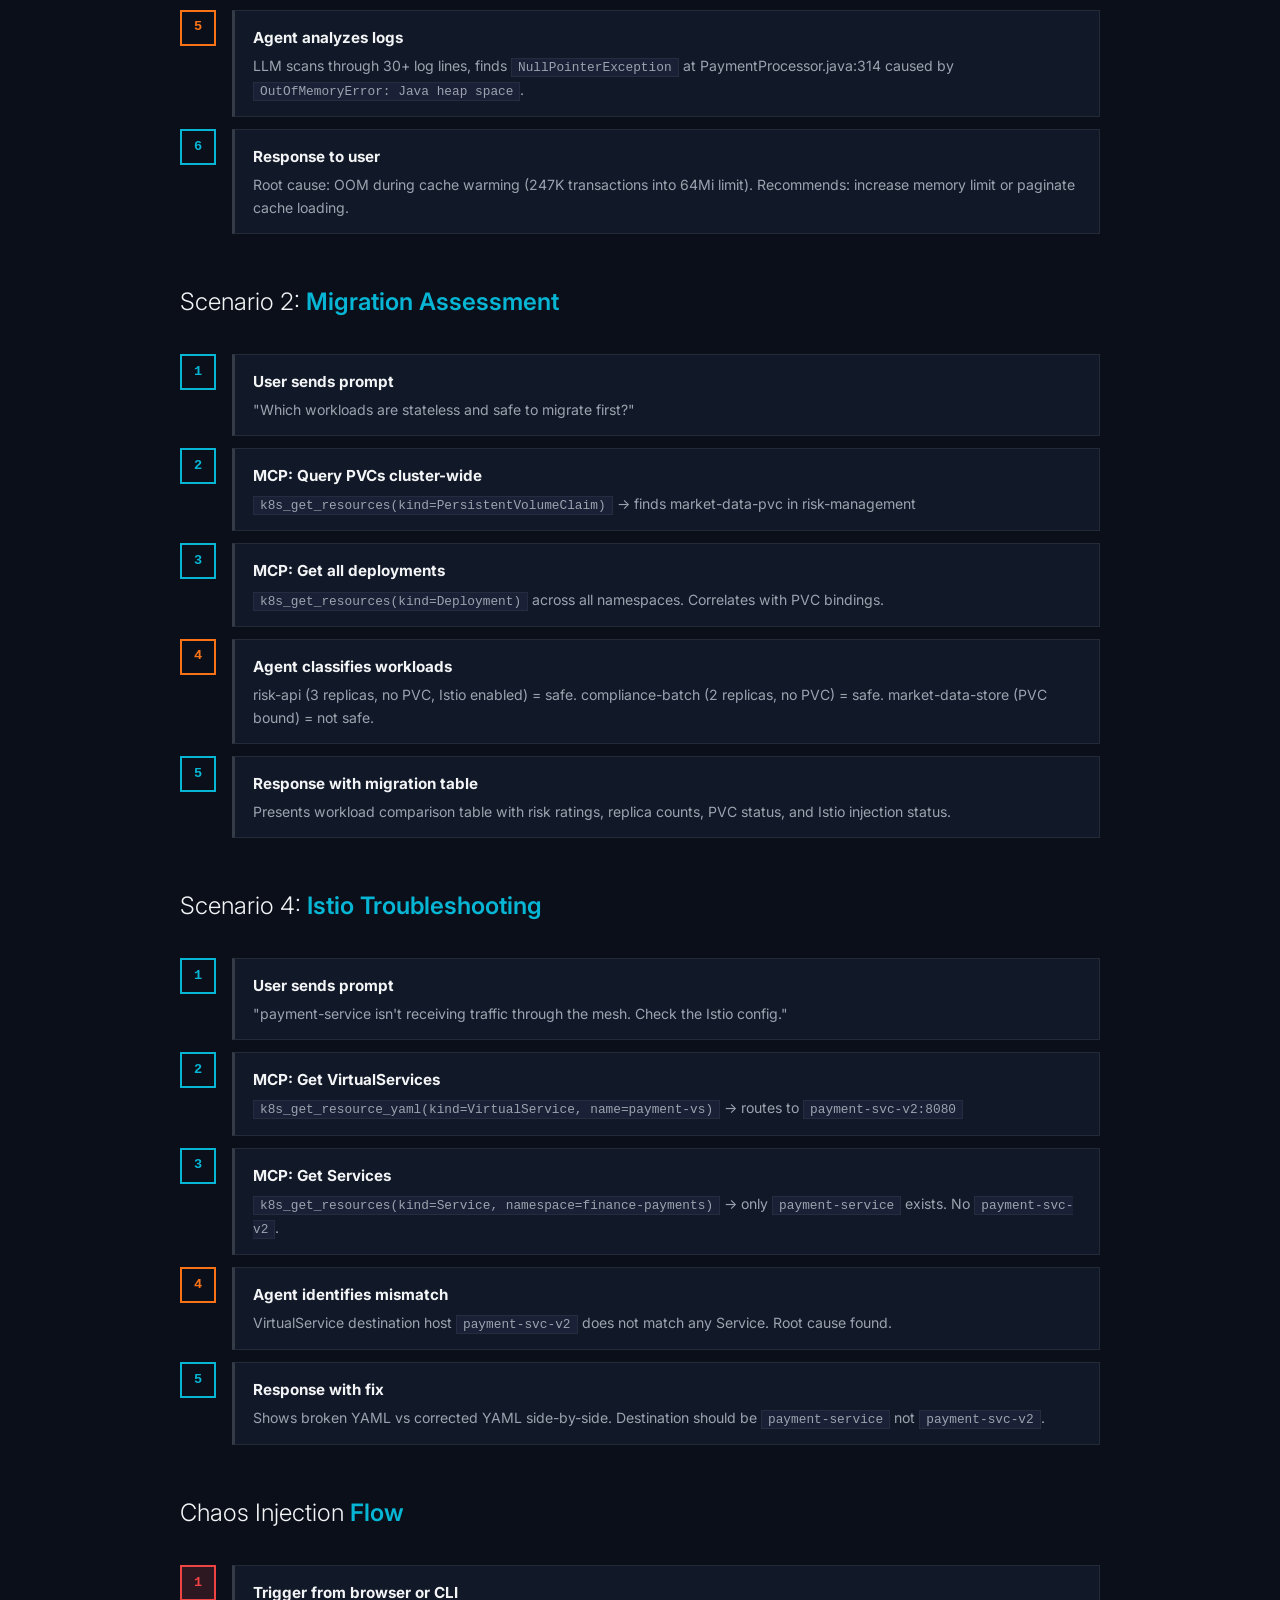
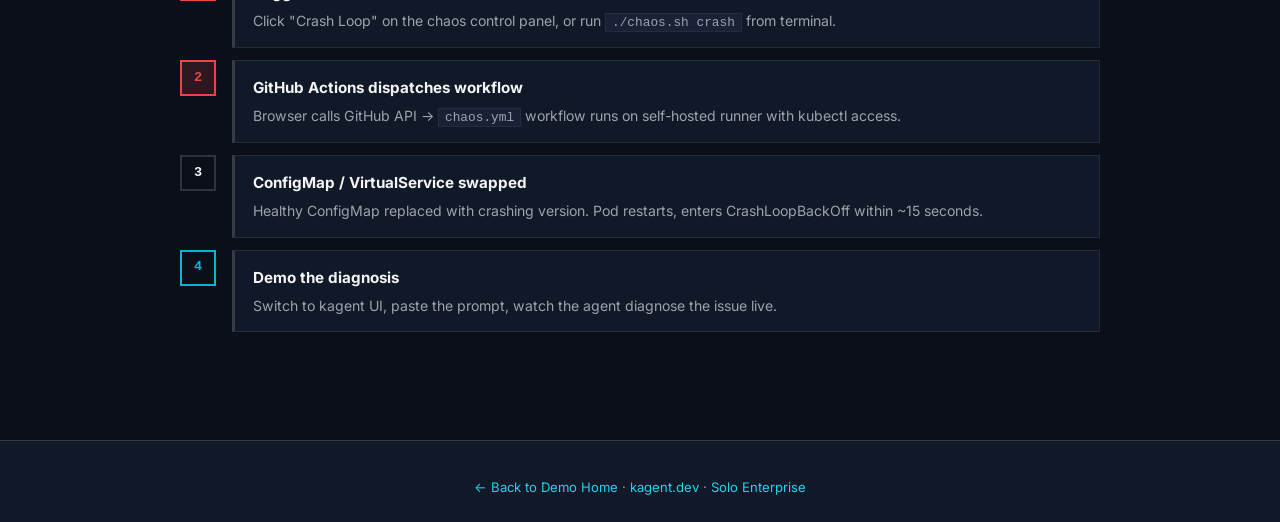
==== commit 7fd046d5: "feat: dark architectural theme inspired by agentgateway.dev Rewrite paper-theme.css from cream/paper" ====
--- a/docs/architecture.html
+++ b/docs/architecture.html
@@ -4,169 +4,31 @@
   <meta charset="UTF-8">
   <meta name="viewport" content="width=device-width, initial-scale=1.0">
   <title>kagent Bank Demo — Architecture</title>
-  <style>
-    :root {
-      --bg: #0a0e17;
-      --surface: #111827;
-      --border: #374151;
-      --text: #e5e7eb;
-      --text-muted: #9ca3af;
-      --accent: #6366f1;
-      --accent-light: #818cf8;
-      --green: #10b981;
-      --red: #ef4444;
-      --yellow: #f59e0b;
-      --cyan: #06b6d4;
-      --orange: #f97316;
-    }
-    * { margin: 0; padding: 0; box-sizing: border-box; }
-    body {
-      font-family: -apple-system, BlinkMacSystemFont, 'Segoe UI', Roboto, sans-serif;
-      background: var(--bg);
-      color: var(--text);
-      line-height: 1.6;
-    }
-    a { color: var(--accent-light); text-decoration: none; }
-
-    .nav {
-      display: flex;
-      justify-content: space-between;
-      align-items: center;
-      padding: 16px 32px;
-      border-bottom: 1px solid var(--border);
-    }
-    .nav-title { font-weight: 600; font-size: 0.95rem; }
-    .nav-title span { color: var(--accent-light); }
-    .nav a { font-size: 0.85rem; color: var(--text-muted); margin-left: 24px; }
-    .nav a:hover { color: var(--text); }
-
-    h1 {
-      text-align: center;
-      font-size: 2rem;
-      font-weight: 700;
-      padding: 48px 20px 8px;
-      letter-spacing: -0.03em;
-    }
-    h1 span { color: var(--accent-light); }
-    .subtitle {
-      text-align: center;
-      color: var(--text-muted);
-      font-size: 1.05rem;
-      margin-bottom: 48px;
-    }
-
-    /* Diagram container */
-    .diagram-wrap {
-      max-width: 1100px;
-      margin: 0 auto;
-      padding: 0 20px 60px;
-    }
-
-    /* SVG diagram */
-    svg { width: 100%; height: auto; }
-    svg text {
-      font-family: -apple-system, BlinkMacSystemFont, 'Segoe UI', Roboto, sans-serif;
-    }
-
-    /* Flow section */
-    .flow-section {
-      max-width: 960px;
-      margin: 0 auto;
-      padding: 0 20px 60px;
-    }
-    .flow-section h2 {
-      font-size: 1.5rem;
-      font-weight: 600;
-      margin-bottom: 32px;
-      padding-top: 40px;
-      border-top: 1px solid var(--border);
-    }
-    .flow-section h2 span { color: var(--accent-light); }
-
-    /* Flow steps */
-    .flow {
-      display: flex;
-      flex-direction: column;
-      gap: 0;
-      position: relative;
-    }
-    .flow::before {
-      content: '';
-      position: absolute;
-      left: 23px;
-      top: 32px;
-      bottom: 32px;
-      width: 2px;
-      background: var(--border);
-    }
-    .flow-step {
-      display: flex;
-      gap: 20px;
-      align-items: flex-start;
-      padding: 16px 0;
-    }
-    .flow-num {
-      flex-shrink: 0;
-      width: 48px;
-      height: 48px;
-      border-radius: 50%;
-      display: flex;
-      align-items: center;
-      justify-content: center;
-      font-weight: 700;
-      font-size: 0.9rem;
-      z-index: 1;
-    }
-    .flow-content h3 { font-size: 1rem; margin-bottom: 4px; }
-    .flow-content p { color: var(--text-muted); font-size: 0.9rem; }
-    .flow-content code {
-      background: var(--surface);
-      padding: 2px 8px;
-      border-radius: 4px;
-      font-size: 0.82rem;
-      font-family: 'SF Mono', monospace;
-    }
-
-    .num-user { background: rgba(99, 102, 241, 0.15); color: var(--accent-light); border: 2px solid var(--accent); }
-    .num-agent { background: rgba(249, 115, 22, 0.15); color: var(--orange); border: 2px solid var(--orange); }
-    .num-tool { background: rgba(6, 182, 212, 0.15); color: var(--cyan); border: 2px solid var(--cyan); }
-    .num-k8s { background: rgba(16, 185, 129, 0.15); color: var(--green); border: 2px solid var(--green); }
-    .num-hitl { background: rgba(245, 158, 11, 0.15); color: var(--yellow); border: 2px solid var(--yellow); }
-
-    /* Legend */
-    .legend {
-      display: flex;
-      justify-content: center;
-      gap: 24px;
-      flex-wrap: wrap;
-      margin-bottom: 40px;
-    }
-    .legend-item {
-      display: flex;
-      align-items: center;
-      gap: 8px;
-      font-size: 0.82rem;
-      color: var(--text-muted);
-    }
-    .legend-dot {
-      width: 12px;
-      height: 12px;
-      border-radius: 3px;
-    }
-
-    footer {
-      border-top: 1px solid var(--border);
-      padding: 32px 20px;
-      text-align: center;
-      color: var(--text-muted);
-      font-size: 0.85rem;
-    }
-
-    @media (max-width: 640px) {
-      h1 { font-size: 1.5rem; }
-      .flow-step { gap: 12px; }
-    }
-  </style>
+  <link rel="stylesheet" href="paper-theme.css">
+<style>
+  /* Page-specific: SVG diagram and flow styles */
+  .diagram-wrap { max-width: 1100px; margin: 0 auto; padding: 0 20px 60px; }
+  svg { width: 100%; height: auto; }
+  .legend { display: flex; justify-content: center; gap: 24px; flex-wrap: wrap; margin-bottom: 40px; }
+  .legend-item { display: flex; align-items: center; gap: 8px; font-size: 0.82rem; color: var(--text-muted); }
+  .legend-dot { width: 10px; height: 10px; border-radius: 50%; }
+  h1 { text-align: center; font-size: 2rem; font-weight: 300; padding: 48px 20px 8px; letter-spacing: -0.02em; }
+  h1 span { color: var(--accent); font-weight: 600; }
+  .subtitle { text-align: center; color: var(--text-muted); font-size: 1.02rem; margin-bottom: 48px; }
+  .flow-section { max-width: 960px; margin: 0 auto; padding: 0 20px 60px; }
+  .flow-section h2 { font-size: 1.5rem; font-weight: 300; margin-bottom: 32px; }
+  .flow-section h2 span { color: var(--accent); font-weight: 600; }
+  .flow { margin-bottom: 48px; }
+  .flow .flow-step { display: flex; gap: 16px; margin-bottom: 12px; }
+  .flow .flow-num { width: 36px; height: 36px; border: 2px solid var(--border-dark); display: flex; align-items: center; justify-content: center; flex-shrink: 0; font-weight: 700; font-size: 0.85rem; font-family: 'IBM Plex Mono', monospace; }
+  .flow .flow-num.num-user { color: var(--accent); border-color: var(--accent); }
+  .flow .flow-num.num-agent { color: var(--orange); border-color: var(--orange); }
+  .flow .flow-num.num-tool { color: var(--cyan); border-color: var(--cyan); }
+  .flow .flow-content { background: var(--surface); border: 1px solid var(--border); border-left: 3px solid var(--border-dark); padding: 14px 18px; flex: 1; }
+  .flow .flow-content h3 { font-size: 0.95rem; margin-bottom: 4px; }
+  .flow .flow-content p { color: var(--text-muted); font-size: 0.88rem; }
+  .flow .flow-content code { background: var(--surface-alt); border: 1px solid var(--border-light); padding: 1px 6px; font-size: 0.8rem; font-family: 'IBM Plex Mono', monospace; }
+</style>
 </head>
 <body>
 
@@ -174,7 +36,9 @@
     <div class="nav-title"><span>kagent</span> Bank Demo</div>
     <div>
       <a href="index.html">Home</a>
-      <a href="architecture.html">Architecture</a>
+      <a href="architecture.html" class="active">Architecture</a>
+      <a href="khook-auth-proxy.html">khook Auth Proxy</a>
+      <a href="khook-diagram.html">Diagram</a>
     </div>
   </nav>
 
@@ -192,22 +56,22 @@
 
   <!-- Main Architecture SVG -->
   <div class="diagram-wrap">
-    <svg viewBox="0 0 1060 720" xmlns="http://www.w3.org/2000/svg">
+    <svg viewBox="0 0 1060 790" xmlns="http://www.w3.org/2000/svg">
       <defs>
         <marker id="arrow" markerWidth="8" markerHeight="6" refX="8" refY="3" orient="auto">
           <path d="M0,0 L8,3 L0,6" fill="#6b7280"/>
         </marker>
         <marker id="arrow-accent" markerWidth="8" markerHeight="6" refX="8" refY="3" orient="auto">
-          <path d="M0,0 L8,3 L0,6" fill="#818cf8"/>
+          <path d="M0,0 L8,3 L0,6" fill="#3a72b0"/>
         </marker>
         <marker id="arrow-red" markerWidth="8" markerHeight="6" refX="8" refY="3" orient="auto">
-          <path d="M0,0 L8,3 L0,6" fill="#ef4444"/>
+          <path d="M0,0 L8,3 L0,6" fill="#b33a3a"/>
         </marker>
         <marker id="arrow-green" markerWidth="8" markerHeight="6" refX="8" refY="3" orient="auto">
-          <path d="M0,0 L8,3 L0,6" fill="#10b981"/>
+          <path d="M0,0 L8,3 L0,6" fill="#3a7d44"/>
         </marker>
         <marker id="arrow-yellow" markerWidth="8" markerHeight="6" refX="8" refY="3" orient="auto">
-          <path d="M0,0 L8,3 L0,6" fill="#f59e0b"/>
+          <path d="M0,0 L8,3 L0,6" fill="#c4882f"/>
         </marker>
       </defs>
 
@@ -215,166 +79,195 @@
       <text x="530" y="28" text-anchor="middle" fill="#9ca3af" font-size="11" font-weight="600" letter-spacing="0.08em">USER LAYER</text>
 
       <!-- User / kagent UI -->
-      <rect x="370" y="40" width="320" height="56" rx="12" fill="#111827" stroke="#6366f1" stroke-width="2"/>
-      <text x="530" y="65" text-anchor="middle" fill="#818cf8" font-size="14" font-weight="700">kagent UI / Chat</text>
+      <rect x="370" y="40" width="320" height="56" rx="12" fill="#111827" stroke="#2d5a8e" stroke-width="2"/>
+      <text x="530" y="65" text-anchor="middle" fill="#3a72b0" font-size="14" font-weight="700">kagent UI / Chat</text>
       <text x="530" y="82" text-anchor="middle" fill="#9ca3af" font-size="11">Platform engineer sends natural language prompts</text>
 
       <!-- Chaos trigger (browser) -->
-      <rect x="750" y="40" width="200" height="56" rx="12" fill="#111827" stroke="#ef4444" stroke-width="1.5" stroke-dasharray="6,3"/>
-      <text x="850" y="65" text-anchor="middle" fill="#ef4444" font-size="12" font-weight="600">Chaos Control Panel</text>
+      <rect x="750" y="40" width="200" height="56" rx="12" fill="#111827" stroke="#b33a3a" stroke-width="1.5" stroke-dasharray="6,3"/>
+      <text x="850" y="65" text-anchor="middle" fill="#b33a3a" font-size="12" font-weight="600">Chaos Control Panel</text>
       <text x="850" y="82" text-anchor="middle" fill="#9ca3af" font-size="10">GitHub Pages + Actions</text>
 
       <!-- Arrow: User -> Agent -->
-      <line x1="530" y1="96" x2="530" y2="148" stroke="#818cf8" stroke-width="2" marker-end="url(#arrow-accent)"/>
-      <text x="542" y="128" fill="#818cf8" font-size="10">prompt</text>
+      <line x1="530" y1="96" x2="530" y2="148" stroke="#3a72b0" stroke-width="2" marker-end="url(#arrow-accent)"/>
+      <text x="542" y="128" fill="#3a72b0" font-size="10">prompt</text>
 
       <!-- Arrow: Chaos -> GH Actions -->
-      <line x1="850" y1="96" x2="850" y2="148" stroke="#ef4444" stroke-width="1.5" stroke-dasharray="5,3" marker-end="url(#arrow-red)"/>
-      <text x="862" y="128" fill="#ef4444" font-size="10">trigger</text>
+      <line x1="850" y1="96" x2="850" y2="148" stroke="#b33a3a" stroke-width="1.5" stroke-dasharray="5,3" marker-end="url(#arrow-red)"/>
+      <text x="862" y="128" fill="#b33a3a" font-size="10">trigger</text>
 
       <!-- ============ ROW 2: Agent Layer ============ -->
       <text x="530" y="148" text-anchor="middle" fill="#9ca3af" font-size="11" font-weight="600" letter-spacing="0.08em">AGENT LAYER</text>
 
       <!-- LLM Gateway -->
       <rect x="120" y="160" width="180" height="50" rx="10" fill="#111827" stroke="#374151" stroke-width="1.5"/>
-      <text x="210" y="182" text-anchor="middle" fill="#e5e7eb" font-size="12" font-weight="600">LLM Gateway</text>
+      <text x="210" y="182" text-anchor="middle" fill="#f3f4f6" font-size="12" font-weight="600">LLM Gateway</text>
       <text x="210" y="197" text-anchor="middle" fill="#9ca3af" font-size="10">AgentGateway proxy</text>
 
       <!-- bank-platform-agent -->
-      <rect x="370" y="155" width="320" height="60" rx="12" fill="#1a1205" stroke="#f97316" stroke-width="2"/>
-      <text x="530" y="180" text-anchor="middle" fill="#f97316" font-size="14" font-weight="700">bank-platform-agent (orchestrator)</text>
+      <rect x="370" y="155" width="320" height="60" rx="12" fill="#111827" stroke="#c4652f" stroke-width="2"/>
+      <text x="530" y="180" text-anchor="middle" fill="#c4652f" font-size="14" font-weight="700">bank-platform-agent (orchestrator)</text>
       <text x="530" y="197" text-anchor="middle" fill="#9ca3af" font-size="10">Delegates to k8s-agent (Claude Sonnet 4.6), istio-agent, helm-agent, github-issues-agent (Grok)</text>
 
       <!-- GH Actions runner -->
-      <rect x="770" y="160" width="160" height="50" rx="10" fill="#111827" stroke="#ef4444" stroke-width="1.5" stroke-dasharray="6,3"/>
-      <text x="850" y="182" text-anchor="middle" fill="#ef4444" font-size="12" font-weight="600">Self-Hosted Runner</text>
+      <rect x="770" y="160" width="160" height="50" rx="10" fill="#111827" stroke="#b33a3a" stroke-width="1.5" stroke-dasharray="6,3"/>
+      <text x="850" y="182" text-anchor="middle" fill="#b33a3a" font-size="12" font-weight="600">Self-Hosted Runner</text>
       <text x="850" y="197" text-anchor="middle" fill="#9ca3af" font-size="10">chaos.sh / setup.sh</text>
 
       <!-- Arrow: Agent <-> LLM -->
       <line x1="370" y1="185" x2="300" y2="185" stroke="#6b7280" stroke-width="1.5" marker-end="url(#arrow)"/>
-      <text x="335" y="178" text-anchor="middle" fill="#9ca3af" font-size="9">OpenAI / Claude</text>
+      <text x="335" y="178" text-anchor="middle" fill="#9ca3af" font-size="9">OpenAI / Claude / Grok</text>
+
+      <!-- ============ SUB-AGENTS ROW ============ -->
+      <text x="530" y="230" text-anchor="middle" fill="#9ca3af" font-size="10" font-weight="600" letter-spacing="0.06em">SUB-AGENTS (A2A delegation)</text>
+
+      <!-- Arrow: Agent -> Sub-agents -->
+      <line x1="530" y1="215" x2="530" y2="238" stroke="#c4652f" stroke-width="1.5" marker-end="url(#arrow)"/>
+
+      <!-- k8s-agent -->
+      <rect x="80" y="240" width="200" height="50" rx="8" fill="#111827" stroke="#c4652f" stroke-width="1.5"/>
+      <text x="180" y="260" text-anchor="middle" fill="#c4652f" font-size="11" font-weight="700">k8s-agent</text>
+      <text x="180" y="276" text-anchor="middle" fill="#9ca3af" font-size="9">Claude Sonnet 4.6</text>
+
+      <!-- istio-agent -->
+      <rect x="300" y="240" width="160" height="50" rx="8" fill="#111827" stroke="#c4652f" stroke-width="1.5"/>
+      <text x="380" y="260" text-anchor="middle" fill="#c4652f" font-size="11" font-weight="700">istio-agent</text>
+      <text x="380" y="276" text-anchor="middle" fill="#9ca3af" font-size="9">GPT-5.2 (default)</text>
+
+      <!-- helm-agent -->
+      <rect x="480" y="240" width="160" height="50" rx="8" fill="#111827" stroke="#c4652f" stroke-width="1.5"/>
+      <text x="560" y="260" text-anchor="middle" fill="#c4652f" font-size="11" font-weight="700">helm-agent</text>
+      <text x="560" y="276" text-anchor="middle" fill="#9ca3af" font-size="9">GPT-5.2 (default)</text>
+
+      <!-- github-issues-agent -->
+      <rect x="660" y="240" width="210" height="50" rx="8" fill="#111827" stroke="#c4652f" stroke-width="1.5"/>
+      <text x="765" y="260" text-anchor="middle" fill="#c4652f" font-size="11" font-weight="700">github-issues-agent</text>
+      <text x="765" y="276" text-anchor="middle" fill="#9ca3af" font-size="9">xAI Grok</text>
+
+      <!-- Arrows: orchestrator -> sub-agents -->
+      <line x1="430" y1="215" x2="180" y2="240" stroke="#c4652f" stroke-width="1" stroke-dasharray="4,2"/>
+      <line x1="480" y1="215" x2="380" y2="240" stroke="#c4652f" stroke-width="1" stroke-dasharray="4,2"/>
+      <line x1="580" y1="215" x2="560" y2="240" stroke="#c4652f" stroke-width="1" stroke-dasharray="4,2"/>
+      <line x1="630" y1="215" x2="765" y2="240" stroke="#c4652f" stroke-width="1" stroke-dasharray="4,2"/>
 
       <!-- ============ HITL Gate ============ -->
-      <rect x="415" y="232" width="230" height="36" rx="8" fill="#1a1508" stroke="#f59e0b" stroke-width="1.5"/>
-      <text x="530" y="255" text-anchor="middle" fill="#f59e0b" font-size="11" font-weight="600">Human-in-the-Loop Gate</text>
-
-      <!-- Arrow: Agent -> HITL -->
-      <line x1="530" y1="215" x2="530" y2="232" stroke="#f59e0b" stroke-width="1.5" marker-end="url(#arrow-yellow)"/>
+      <rect x="80" y="300" width="200" height="32" rx="6" fill="#111827" stroke="#c4882f" stroke-width="1.5"/>
+      <text x="180" y="320" text-anchor="middle" fill="#c4882f" font-size="10" font-weight="600">Human-in-the-Loop Gate</text>
+
+      <!-- Arrow: k8s-agent -> HITL -->
+      <line x1="180" y1="290" x2="180" y2="300" stroke="#c4882f" stroke-width="1.5" marker-end="url(#arrow-yellow)"/>
 
       <!-- HITL approve/reject labels -->
-      <text x="655" y="246" fill="#10b981" font-size="10" font-weight="600">Approve</text>
-      <text x="655" y="260" fill="#ef4444" font-size="10" font-weight="600">Reject</text>
+      <text x="292" y="312" fill="#3a7d44" font-size="9" font-weight="600">Approve</text>
+      <text x="292" y="325" fill="#b33a3a" font-size="9" font-weight="600">Reject</text>
 
       <!-- Arrow: HITL -> Tools -->
-      <line x1="530" y1="268" x2="530" y2="310" stroke="#6b7280" stroke-width="1.5" marker-end="url(#arrow)"/>
+      <line x1="180" y1="332" x2="180" y2="380" stroke="#6b7280" stroke-width="1.5" marker-end="url(#arrow)"/>
+      <!-- Arrow: other agents -> Tools -->
+      <line x1="380" y1="290" x2="380" y2="380" stroke="#6b7280" stroke-width="1" stroke-dasharray="4,2"/>
+      <line x1="560" y1="290" x2="560" y2="380" stroke="#6b7280" stroke-width="1" stroke-dasharray="4,2"/>
+      <line x1="765" y1="290" x2="870" y2="380" stroke="#6b7280" stroke-width="1" stroke-dasharray="4,2"/>
 
       <!-- ============ ROW 3: MCP Tool Servers ============ -->
-      <text x="530" y="308" text-anchor="middle" fill="#9ca3af" font-size="11" font-weight="600" letter-spacing="0.08em">MCP TOOL SERVERS</text>
+      <text x="530" y="375" text-anchor="middle" fill="#9ca3af" font-size="11" font-weight="600" letter-spacing="0.08em">MCP TOOL SERVERS</text>
 
       <!-- Kubernetes Tools -->
-      <rect x="80" y="320" width="200" height="70" rx="10" fill="#0a1a15" stroke="#06b6d4" stroke-width="1.5"/>
-      <text x="180" y="345" text-anchor="middle" fill="#06b6d4" font-size="12" font-weight="700">kagent-tool-server</text>
-      <text x="180" y="360" text-anchor="middle" fill="#9ca3af" font-size="9">k8s_get_resources, get_pod_logs</text>
-      <text x="180" y="373" text-anchor="middle" fill="#9ca3af" font-size="9">describe_resource, get_events</text>
-      <text x="180" y="386" text-anchor="middle" fill="#9ca3af" font-size="9">helm_list_releases, execute_command</text>
+      <rect x="80" y="388" width="200" height="70" rx="10" fill="#111827" stroke="#2d7d8e" stroke-width="1.5"/>
+      <text x="180" y="413" text-anchor="middle" fill="#2d7d8e" font-size="12" font-weight="700">kagent-tool-server</text>
+      <text x="180" y="428" text-anchor="middle" fill="#9ca3af" font-size="9">k8s_get_resources, get_pod_logs</text>
+      <text x="180" y="441" text-anchor="middle" fill="#9ca3af" font-size="9">describe_resource, get_events</text>
+      <text x="180" y="454" text-anchor="middle" fill="#9ca3af" font-size="9">helm_list_releases, execute_command</text>
 
       <!-- Prometheus MCP -->
-      <rect x="310" y="320" width="200" height="70" rx="10" fill="#0a1a15" stroke="#06b6d4" stroke-width="1.5"/>
-      <text x="410" y="345" text-anchor="middle" fill="#06b6d4" font-size="12" font-weight="700">prometheus-mcp</text>
-      <text x="410" y="362" text-anchor="middle" fill="#9ca3af" font-size="9">execute_query, execute_range_query</text>
-      <text x="410" y="375" text-anchor="middle" fill="#9ca3af" font-size="9">get_metric_metadata, list_metrics</text>
+      <rect x="310" y="388" width="200" height="70" rx="10" fill="#111827" stroke="#2d7d8e" stroke-width="1.5"/>
+      <text x="410" y="413" text-anchor="middle" fill="#2d7d8e" font-size="12" font-weight="700">prometheus-mcp</text>
+      <text x="410" y="430" text-anchor="middle" fill="#9ca3af" font-size="9">execute_query, execute_range_query</text>
+      <text x="410" y="443" text-anchor="middle" fill="#9ca3af" font-size="9">get_metric_metadata, list_metrics</text>
 
       <!-- Grafana MCP -->
-      <rect x="540" y="320" width="200" height="70" rx="10" fill="#0a1a15" stroke="#06b6d4" stroke-width="1.5"/>
-      <text x="640" y="345" text-anchor="middle" fill="#06b6d4" font-size="12" font-weight="700">grafana-mcp</text>
-      <text x="640" y="362" text-anchor="middle" fill="#9ca3af" font-size="9">query_prometheus</text>
-      <text x="640" y="375" text-anchor="middle" fill="#9ca3af" font-size="9">list_dashboards, get_dashboard</text>
+      <rect x="540" y="388" width="200" height="70" rx="10" fill="#111827" stroke="#2d7d8e" stroke-width="1.5"/>
+      <text x="640" y="413" text-anchor="middle" fill="#2d7d8e" font-size="12" font-weight="700">grafana-mcp</text>
+      <text x="640" y="430" text-anchor="middle" fill="#9ca3af" font-size="9">query_prometheus</text>
+      <text x="640" y="443" text-anchor="middle" fill="#9ca3af" font-size="9">list_dashboards, get_dashboard</text>
 
       <!-- GitHub MCP -->
-      <rect x="770" y="320" width="200" height="70" rx="10" fill="#0a1a15" stroke="#06b6d4" stroke-width="1.5"/>
-      <text x="870" y="345" text-anchor="middle" fill="#06b6d4" font-size="12" font-weight="700">github-mcp-remote</text>
-      <text x="870" y="362" text-anchor="middle" fill="#9ca3af" font-size="9">create_issue, create_pull_request</text>
-      <text x="870" y="375" text-anchor="middle" fill="#9ca3af" font-size="9">list_branches, read_file</text>
-
-      <!-- Arrows: HITL -> Tool servers -->
-      <line x1="420" y1="268" x2="180" y2="320" stroke="#06b6d4" stroke-width="1" stroke-dasharray="4,2"/>
-      <line x1="480" y1="268" x2="410" y2="320" stroke="#06b6d4" stroke-width="1" stroke-dasharray="4,2"/>
-      <line x1="580" y1="268" x2="640" y2="320" stroke="#06b6d4" stroke-width="1" stroke-dasharray="4,2"/>
-      <line x1="630" y1="268" x2="870" y2="320" stroke="#06b6d4" stroke-width="1" stroke-dasharray="4,2"/>
+      <rect x="770" y="388" width="200" height="70" rx="10" fill="#111827" stroke="#2d7d8e" stroke-width="1.5"/>
+      <text x="870" y="413" text-anchor="middle" fill="#2d7d8e" font-size="12" font-weight="700">github-mcp-remote</text>
+      <text x="870" y="430" text-anchor="middle" fill="#9ca3af" font-size="9">create_issue, create_pull_request</text>
+      <text x="870" y="443" text-anchor="middle" fill="#9ca3af" font-size="9">list_branches, read_file</text>
 
       <!-- ============ ROW 4: Observability ============ -->
-      <text x="530" y="428" text-anchor="middle" fill="#9ca3af" font-size="11" font-weight="600" letter-spacing="0.08em">OBSERVABILITY</text>
+      <text x="530" y="498" text-anchor="middle" fill="#9ca3af" font-size="11" font-weight="600" letter-spacing="0.08em">OBSERVABILITY</text>
 
       <!-- OTel Collector -->
-      <rect x="310" y="440" width="200" height="44" rx="8" fill="#111827" stroke="#374151" stroke-width="1"/>
-      <text x="410" y="460" text-anchor="middle" fill="#e5e7eb" font-size="11" font-weight="600">OTel Collector</text>
-      <text x="410" y="474" text-anchor="middle" fill="#9ca3af" font-size="9">Langfuse + ClickHouse dual-export</text>
+      <rect x="310" y="510" width="200" height="44" rx="8" fill="#111827" stroke="#374151" stroke-width="1"/>
+      <text x="410" y="530" text-anchor="middle" fill="#f3f4f6" font-size="11" font-weight="600">OTel Collector</text>
+      <text x="410" y="544" text-anchor="middle" fill="#9ca3af" font-size="9">Langfuse + ClickHouse dual-export</text>
 
       <!-- Solo Enterprise UI -->
-      <rect x="540" y="440" width="200" height="44" rx="8" fill="#111827" stroke="#374151" stroke-width="1"/>
-      <text x="640" y="460" text-anchor="middle" fill="#e5e7eb" font-size="11" font-weight="600">Solo Enterprise UI</text>
-      <text x="640" y="474" text-anchor="middle" fill="#9ca3af" font-size="9">AgentOps dashboard + traces</text>
+      <rect x="540" y="510" width="200" height="44" rx="8" fill="#111827" stroke="#374151" stroke-width="1"/>
+      <text x="640" y="530" text-anchor="middle" fill="#f3f4f6" font-size="11" font-weight="600">Solo Enterprise UI</text>
+      <text x="640" y="544" text-anchor="middle" fill="#9ca3af" font-size="9">AgentOps dashboard + traces</text>
 
       <!-- Arrow: Agent -> OTel -->
-      <line x1="480" y1="215" x2="410" y2="440" stroke="#374151" stroke-width="1" stroke-dasharray="4,3"/>
+      <line x1="480" y1="215" x2="410" y2="510" stroke="#374151" stroke-width="1" stroke-dasharray="4,3"/>
 
       <!-- ============ ROW 5: Kubernetes Cluster ============ -->
-      <text x="530" y="520" text-anchor="middle" fill="#9ca3af" font-size="11" font-weight="600" letter-spacing="0.08em">KUBERNETES CLUSTER &middot; ISTIO AMBIENT MESH</text>
+      <text x="530" y="590" text-anchor="middle" fill="#9ca3af" font-size="11" font-weight="600" letter-spacing="0.08em">KUBERNETES CLUSTER &middot; ISTIO AMBIENT MESH</text>
 
       <!-- Cluster background -->
-      <rect x="60" y="532" width="940" height="170" rx="14" fill="none" stroke="#10b981" stroke-width="1" stroke-dasharray="8,4"/>
+      <rect x="60" y="602" width="940" height="170" rx="14" fill="none" stroke="#3a7d44" stroke-width="1" stroke-dasharray="8,4"/>
 
       <!-- finance-payments -->
-      <rect x="90" y="552" width="260" height="130" rx="10" fill="#0a1a15" stroke="#10b981" stroke-width="1.5"/>
-      <text x="220" y="572" text-anchor="middle" fill="#10b981" font-size="12" font-weight="700">finance-payments</text>
-
-      <rect x="110" y="584" width="100" height="32" rx="6" fill="#111827" stroke="#374151" stroke-width="1"/>
-      <text x="160" y="604" text-anchor="middle" fill="#e5e7eb" font-size="10">payment-svc</text>
-
-      <rect x="230" y="584" width="100" height="32" rx="6" fill="#111827" stroke="#374151" stroke-width="1"/>
-      <text x="280" y="604" text-anchor="middle" fill="#e5e7eb" font-size="10">payment-vs</text>
+      <rect x="90" y="622" width="260" height="130" rx="10" fill="#111827" stroke="#3a7d44" stroke-width="1.5"/>
+      <text x="220" y="642" text-anchor="middle" fill="#3a7d44" font-size="12" font-weight="700">finance-payments</text>
+
+      <rect x="110" y="654" width="100" height="32" rx="6" fill="#111827" stroke="#374151" stroke-width="1"/>
+      <text x="160" y="674" text-anchor="middle" fill="#f3f4f6" font-size="10">payment-svc</text>
+
+      <rect x="230" y="654" width="100" height="32" rx="6" fill="#111827" stroke="#374151" stroke-width="1"/>
+      <text x="280" y="674" text-anchor="middle" fill="#f3f4f6" font-size="10">payment-vs</text>
 
       <!-- Chaos targets -->
-      <rect x="110" y="624" width="100" height="24" rx="4" fill="rgba(239,68,68,0.1)" stroke="#ef4444" stroke-width="1" stroke-dasharray="4,2"/>
-      <text x="160" y="640" text-anchor="middle" fill="#ef4444" font-size="9">chaos: crash</text>
-
-      <rect x="230" y="624" width="100" height="24" rx="4" fill="rgba(239,68,68,0.1)" stroke="#ef4444" stroke-width="1" stroke-dasharray="4,2"/>
-      <text x="280" y="640" text-anchor="middle" fill="#ef4444" font-size="9">chaos: istio</text>
+      <rect x="110" y="694" width="100" height="24" rx="4" fill="rgba(239,68,68,0.1)" stroke="#b33a3a" stroke-width="1" stroke-dasharray="4,2"/>
+      <text x="160" y="710" text-anchor="middle" fill="#b33a3a" font-size="9">chaos: crash</text>
+
+      <rect x="230" y="694" width="100" height="24" rx="4" fill="rgba(239,68,68,0.1)" stroke="#b33a3a" stroke-width="1" stroke-dasharray="4,2"/>
+      <text x="280" y="710" text-anchor="middle" fill="#b33a3a" font-size="9">chaos: istio</text>
 
       <!-- risk-management -->
-      <rect x="380" y="552" width="260" height="130" rx="10" fill="#0a1a15" stroke="#10b981" stroke-width="1.5"/>
-      <text x="510" y="572" text-anchor="middle" fill="#10b981" font-size="12" font-weight="700">risk-management</text>
-
-      <rect x="400" y="584" width="90" height="32" rx="6" fill="#111827" stroke="#374151" stroke-width="1"/>
-      <text x="445" y="604" text-anchor="middle" fill="#e5e7eb" font-size="10">risk-api x3</text>
-
-      <rect x="510" y="584" width="110" height="32" rx="6" fill="#111827" stroke="#374151" stroke-width="1"/>
-      <text x="565" y="599" text-anchor="middle" fill="#e5e7eb" font-size="10">market-data</text>
-      <text x="565" y="611" text-anchor="middle" fill="#9ca3af" font-size="8">stateful + PVC</text>
-
-      <rect x="400" y="624" width="90" height="24" rx="4" fill="rgba(16,185,129,0.1)" stroke="#10b981" stroke-width="1"/>
-      <text x="445" y="640" text-anchor="middle" fill="#10b981" font-size="9">stateless</text>
-
-      <rect x="510" y="624" width="110" height="24" rx="4" fill="rgba(245,158,11,0.1)" stroke="#f59e0b" stroke-width="1"/>
-      <text x="565" y="640" text-anchor="middle" fill="#f59e0b" font-size="9">not migratable</text>
+      <rect x="380" y="622" width="260" height="130" rx="10" fill="#111827" stroke="#3a7d44" stroke-width="1.5"/>
+      <text x="510" y="642" text-anchor="middle" fill="#3a7d44" font-size="12" font-weight="700">risk-management</text>
+
+      <rect x="400" y="654" width="90" height="32" rx="6" fill="#111827" stroke="#374151" stroke-width="1"/>
+      <text x="445" y="674" text-anchor="middle" fill="#f3f4f6" font-size="10">risk-api x3</text>
+
+      <rect x="510" y="654" width="110" height="32" rx="6" fill="#111827" stroke="#374151" stroke-width="1"/>
+      <text x="565" y="669" text-anchor="middle" fill="#f3f4f6" font-size="10">market-data</text>
+      <text x="565" y="681" text-anchor="middle" fill="#9ca3af" font-size="8">stateful + PVC</text>
+
+      <rect x="400" y="694" width="90" height="24" rx="4" fill="rgba(16,185,129,0.1)" stroke="#3a7d44" stroke-width="1"/>
+      <text x="445" y="710" text-anchor="middle" fill="#3a7d44" font-size="9">stateless</text>
+
+      <rect x="510" y="694" width="110" height="24" rx="4" fill="rgba(245,158,11,0.1)" stroke="#c4882f" stroke-width="1"/>
+      <text x="565" y="710" text-anchor="middle" fill="#c4882f" font-size="9">not migratable</text>
 
       <!-- compliance-ops -->
-      <rect x="670" y="552" width="260" height="130" rx="10" fill="#0a1a15" stroke="#10b981" stroke-width="1.5"/>
-      <text x="800" y="572" text-anchor="middle" fill="#10b981" font-size="12" font-weight="700">compliance-ops</text>
-
-      <rect x="700" y="584" width="120" height="32" rx="6" fill="#111827" stroke="#374151" stroke-width="1"/>
-      <text x="760" y="604" text-anchor="middle" fill="#e5e7eb" font-size="10">compliance x2</text>
-
-      <rect x="700" y="624" width="120" height="24" rx="4" fill="rgba(16,185,129,0.1)" stroke="#10b981" stroke-width="1"/>
-      <text x="760" y="640" text-anchor="middle" fill="#10b981" font-size="9">stateless</text>
+      <rect x="670" y="622" width="260" height="130" rx="10" fill="#111827" stroke="#3a7d44" stroke-width="1.5"/>
+      <text x="800" y="642" text-anchor="middle" fill="#3a7d44" font-size="12" font-weight="700">compliance-ops</text>
+
+      <rect x="700" y="654" width="120" height="32" rx="6" fill="#111827" stroke="#374151" stroke-width="1"/>
+      <text x="760" y="674" text-anchor="middle" fill="#f3f4f6" font-size="10">compliance x2</text>
+
+      <rect x="700" y="694" width="120" height="24" rx="4" fill="rgba(16,185,129,0.1)" stroke="#3a7d44" stroke-width="1"/>
+      <text x="760" y="710" text-anchor="middle" fill="#3a7d44" font-size="9">stateless</text>
 
       <!-- Arrows: Tools -> Cluster -->
-      <line x1="180" y1="390" x2="220" y2="552" stroke="#10b981" stroke-width="1.5" marker-end="url(#arrow-green)"/>
-      <line x1="410" y1="390" x2="410" y2="440" stroke="#374151" stroke-width="1" stroke-dasharray="4,3"/>
+      <line x1="180" y1="458" x2="220" y2="622" stroke="#3a7d44" stroke-width="1.5" marker-end="url(#arrow-green)"/>
 
       <!-- Chaos arrow -->
-      <line x1="850" y1="210" x2="850" y2="530" stroke="#ef4444" stroke-width="1.5" stroke-dasharray="5,3"/>
-      <line x1="850" y1="530" x2="220" y2="552" stroke="#ef4444" stroke-width="1" stroke-dasharray="5,3" marker-end="url(#arrow-red)"/>
+      <line x1="850" y1="210" x2="850" y2="600" stroke="#b33a3a" stroke-width="1.5" stroke-dasharray="5,3"/>
+      <line x1="850" y1="600" x2="220" y2="622" stroke="#b33a3a" stroke-width="1" stroke-dasharray="5,3" marker-end="url(#arrow-red)"/>
 
     </svg>
   </div>
--- a/docs/paper-theme.css
+++ b/docs/paper-theme.css
@@ -0,0 +1,736 @@
+/* ============================================================
+   Dark Architecture Theme
+   Inspired by agentgateway.dev — dark surfaces, cyan accents,
+   thin precise lines, technical drawing details, subtle grid
+   ============================================================ */
+
+@import url('https://fonts.googleapis.com/css2?family=Inter:wght@300;400;500;600;700&family=JetBrains+Mono:wght@400;500;600;700&display=swap');
+
+:root {
+  --bg: #0b0f1a;
+  --bg-grid: rgba(255,255,255,0.03);
+  --surface: #111827;
+  --surface-alt: #1a2035;
+  --surface-glass: rgba(17,24,39,0.85);
+  --border: rgba(255,255,255,0.08);
+  --border-light: rgba(255,255,255,0.05);
+  --border-dark: rgba(255,255,255,0.15);
+  --text: #f3f4f6;
+  --text-muted: #9ca3af;
+  --text-faint: #6b7280;
+  --accent: #06b6d4;
+  --accent-light: #22d3ee;
+  --accent-glow: rgba(6,182,212,0.15);
+  --accent-glow-strong: rgba(6,182,212,0.3);
+  --green: #10b981;
+  --red: #ef4444;
+  --yellow: #f59e0b;
+  --cyan: #06b6d4;
+  --orange: #f97316;
+  --ink: #f9fafb;
+
+  --line-thin: 0.5px;
+  --line-normal: 1px;
+  --line-heavy: 1.5px;
+  --line-section: 2px;
+}
+
+/* ---- Reset & Base ---- */
+* { margin: 0; padding: 0; box-sizing: border-box; }
+
+body {
+  font-family: 'Inter', -apple-system, BlinkMacSystemFont, 'Segoe UI', sans-serif;
+  background: var(--bg);
+  color: var(--text);
+  line-height: 1.65;
+  /* Subtle architectural grid */
+  background-image:
+    linear-gradient(var(--bg-grid) var(--line-thin), transparent var(--line-thin)),
+    linear-gradient(90deg, var(--bg-grid) var(--line-thin), transparent var(--line-thin));
+  background-size: 32px 32px;
+}
+
+a { color: var(--accent-light); text-decoration: none; }
+a:hover { color: #67e8f9; text-decoration: none; }
+
+/* ---- Navigation ---- */
+.nav {
+  display: flex;
+  justify-content: space-between;
+  align-items: center;
+  padding: 14px 32px;
+  border-bottom: var(--line-normal) solid var(--border-dark);
+  background: var(--surface);
+  backdrop-filter: blur(12px);
+  position: sticky;
+  top: 0;
+  z-index: 100;
+}
+.nav-title {
+  font-weight: 600;
+  font-size: 0.95rem;
+  letter-spacing: 0.01em;
+  color: var(--text);
+}
+.nav-title span { color: var(--accent-light); }
+.nav-links a, .nav a {
+  font-size: 0.82rem;
+  color: var(--text-muted);
+  margin-left: 24px;
+  text-transform: uppercase;
+  letter-spacing: 0.06em;
+  font-weight: 500;
+  transition: color 0.2s;
+}
+.nav-links a:hover, .nav a:hover { color: var(--text); }
+.nav-links a.active, .nav a.active {
+  color: var(--accent-light);
+  position: relative;
+}
+.nav-links a.active::after, .nav a.active::after {
+  content: '';
+  position: absolute;
+  bottom: -14px;
+  left: 0;
+  right: 0;
+  height: 2px;
+  background: var(--accent);
+  box-shadow: 0 0 8px var(--accent-glow-strong);
+}
+
+/* ---- Hero ---- */
+.hero {
+  text-align: center;
+  padding: 72px 20px 56px;
+  background: linear-gradient(180deg, var(--surface) 0%, var(--bg) 100%);
+  border-bottom: var(--line-normal) solid var(--border);
+  position: relative;
+  overflow: hidden;
+}
+/* Subtle scan line effect */
+.hero::before {
+  content: '';
+  position: absolute;
+  top: 0; left: 0; right: 0; bottom: 0;
+  background: repeating-linear-gradient(
+    0deg,
+    transparent,
+    transparent 2px,
+    rgba(6,182,212,0.008) 2px,
+    rgba(6,182,212,0.008) 4px
+  );
+  pointer-events: none;
+}
+.hero-badge {
+  display: inline-block;
+  padding: 5px 16px;
+  border: var(--line-normal) solid var(--accent);
+  background: var(--accent-glow);
+  font-size: 0.76rem;
+  font-weight: 600;
+  letter-spacing: 0.1em;
+  text-transform: uppercase;
+  margin-bottom: 20px;
+  color: var(--accent-light);
+}
+.hero h1 {
+  font-size: 2.8rem;
+  font-weight: 300;
+  letter-spacing: -0.03em;
+  margin-bottom: 16px;
+  color: var(--ink);
+}
+.hero h1 span { color: var(--accent-light); font-weight: 600; }
+.hero p {
+  font-size: 1.12rem;
+  color: var(--text-muted);
+  max-width: 660px;
+  margin: 0 auto;
+  line-height: 1.7;
+}
+
+/* Hero buttons */
+.hero-buttons {
+  display: flex;
+  gap: 12px;
+  justify-content: center;
+  margin-top: 28px;
+  flex-wrap: wrap;
+}
+.hero-btn {
+  display: inline-block;
+  padding: 11px 24px;
+  border: var(--line-normal) solid var(--border-dark);
+  font-weight: 500;
+  font-size: 0.88rem;
+  text-decoration: none;
+  transition: all 0.2s;
+  background: var(--surface);
+  color: var(--text-muted);
+  letter-spacing: 0.02em;
+}
+.hero-btn:hover {
+  background: var(--surface-alt);
+  color: var(--text);
+  border-color: var(--accent);
+  box-shadow: 0 0 12px var(--accent-glow);
+}
+.hero-btn.primary {
+  background: var(--accent-glow);
+  color: var(--accent-light);
+  border-color: var(--accent);
+}
+.hero-btn.primary:hover {
+  background: var(--accent-glow-strong);
+  box-shadow: 0 0 20px var(--accent-glow-strong);
+}
+
+/* ---- Container ---- */
+.container { max-width: 960px; margin: 0 auto; padding: 0 20px; }
+
+/* ---- Sections ---- */
+section { padding: 60px 0; }
+section + section {
+  border-top: var(--line-normal) solid var(--border);
+}
+section h2 {
+  font-size: 1.65rem;
+  font-weight: 300;
+  margin-bottom: 10px;
+  letter-spacing: -0.01em;
+  color: var(--ink);
+}
+section h2 span { color: var(--accent-light); font-weight: 600; }
+section > .container > p.lead,
+section > .container > p:first-of-type {
+  color: var(--text-muted);
+  margin-bottom: 28px;
+  font-size: 1rem;
+}
+
+/* ---- Feature / Card Grid ---- */
+.features {
+  display: grid;
+  grid-template-columns: repeat(auto-fit, minmax(260px, 1fr));
+  gap: 16px;
+  margin-top: 20px;
+}
+.feature {
+  background: var(--surface);
+  border: var(--line-normal) solid var(--border);
+  padding: 22px;
+  position: relative;
+  transition: border-color 0.2s, box-shadow 0.2s;
+}
+.feature:hover {
+  border-color: var(--border-dark);
+  box-shadow: 0 0 20px rgba(6,182,212,0.05);
+}
+/* Architectural corner ticks */
+.feature::before, .feature::after {
+  content: '';
+  position: absolute;
+  width: 8px;
+  height: 8px;
+  border-color: var(--accent);
+  border-style: solid;
+  opacity: 0.4;
+  transition: opacity 0.2s;
+}
+.feature:hover::before, .feature:hover::after { opacity: 0.8; }
+.feature::before {
+  top: -1px; left: -1px;
+  border-width: var(--line-heavy) 0 0 var(--line-heavy);
+}
+.feature::after {
+  bottom: -1px; right: -1px;
+  border-width: 0 var(--line-heavy) var(--line-heavy) 0;
+}
+.feature-icon {
+  width: 36px;
+  height: 36px;
+  border: var(--line-normal) solid var(--border);
+  display: flex;
+  align-items: center;
+  justify-content: center;
+  font-size: 1.1rem;
+  margin-bottom: 12px;
+  background: var(--surface-alt);
+}
+.feature h3 { font-size: 0.98rem; margin-bottom: 6px; font-weight: 600; color: var(--text); }
+.feature p { color: var(--text-muted); font-size: 0.88rem; }
+
+/* ---- Architecture Diagram (CSS version) ---- */
+.arch-diagram {
+  background: var(--surface);
+  border: var(--line-normal) solid var(--border-dark);
+  padding: 32px 28px;
+  margin-top: 20px;
+  position: relative;
+}
+/* Inner frame — architectural detail */
+.arch-diagram::before {
+  content: '';
+  position: absolute;
+  top: 4px; left: 4px; right: 4px; bottom: 4px;
+  border: var(--line-thin) solid var(--border);
+  pointer-events: none;
+}
+.arch-row {
+  display: flex;
+  justify-content: center;
+  gap: 12px;
+  flex-wrap: wrap;
+  margin-bottom: 6px;
+}
+.arch-box {
+  background: var(--surface-alt);
+  border: var(--line-normal) solid var(--border-dark);
+  padding: 10px 18px;
+  font-size: 0.84rem;
+  font-weight: 500;
+  text-align: center;
+  min-width: 140px;
+  transition: border-color 0.2s;
+}
+.arch-box:hover { border-color: var(--accent); }
+.arch-box.accent {
+  border-color: var(--accent);
+  color: var(--accent-light);
+  box-shadow: inset 0 0 12px var(--accent-glow);
+}
+.arch-box.green {
+  border-color: var(--green);
+  color: var(--green);
+}
+.arch-box .sub, .arch-box span[style*="font-size:0.7rem"] {
+  display: block;
+  font-size: 0.7rem;
+  color: var(--text-faint);
+  margin-top: 3px;
+  font-weight: 400;
+}
+.arch-arrow {
+  color: var(--text-faint);
+  font-size: 1.2rem;
+  margin: 4px 0;
+  text-align: center;
+}
+.arch-label {
+  color: var(--text-faint);
+  font-size: 0.7rem;
+  text-transform: uppercase;
+  letter-spacing: 0.08em;
+  margin-bottom: 8px;
+  text-align: center;
+  font-weight: 600;
+}
+
+/* ---- Scenario Cards ---- */
+.scenarios { display: flex; flex-direction: column; gap: 16px; margin-top: 20px; }
+.scenario {
+  background: var(--surface);
+  border: var(--line-normal) solid var(--border);
+  padding: 24px;
+  display: flex;
+  gap: 20px;
+  align-items: flex-start;
+  transition: border-color 0.2s;
+}
+.scenario:hover { border-color: var(--border-dark); }
+.scenario-num {
+  flex-shrink: 0;
+  width: 40px;
+  height: 40px;
+  border: var(--line-heavy) solid var(--accent);
+  display: flex;
+  align-items: center;
+  justify-content: center;
+  font-size: 1.1rem;
+  font-weight: 700;
+  color: var(--accent-light);
+  font-family: 'JetBrains Mono', monospace;
+  background: var(--accent-glow);
+}
+.scenario-body h3 { font-size: 1.02rem; margin-bottom: 4px; font-weight: 600; }
+.scenario-body p { color: var(--text-muted); font-size: 0.9rem; margin-bottom: 8px; }
+
+/* ---- Tags ---- */
+.tag {
+  display: inline-block;
+  font-size: 0.72rem;
+  padding: 2px 10px;
+  font-weight: 600;
+  letter-spacing: 0.04em;
+  text-transform: uppercase;
+  border: var(--line-normal) solid;
+  background: transparent;
+}
+.tag-red { border-color: var(--red); color: var(--red); background: rgba(239,68,68,0.08); }
+.tag-green { border-color: var(--green); color: var(--green); background: rgba(16,185,129,0.08); }
+.tag-yellow { border-color: var(--yellow); color: var(--yellow); background: rgba(245,158,11,0.08); }
+.tag-cyan { border-color: var(--cyan); color: var(--cyan); background: rgba(6,182,212,0.08); }
+.tag-orange { border-color: var(--orange); color: var(--orange); background: rgba(249,115,22,0.08); }
+.tag-accent { border-color: var(--accent); color: var(--accent-light); background: var(--accent-glow); }
+
+/* ---- Code Blocks ---- */
+.code-block {
+  background: var(--bg);
+  border: var(--line-normal) solid var(--border);
+  border-left: var(--line-section) solid var(--accent);
+  padding: 12px 16px;
+  font-family: 'JetBrains Mono', 'SF Mono', monospace;
+  font-size: 0.83rem;
+  overflow-x: auto;
+  color: var(--text-muted);
+}
+.code-block .prompt { color: var(--accent-light); }
+.code-block .cmd { color: var(--text); }
+.code-block .comment { color: var(--text-faint); }
+
+/* ---- Terminal ---- */
+.terminal {
+  background: var(--bg);
+  border: var(--line-normal) solid var(--border-dark);
+  overflow: hidden;
+  margin-top: 20px;
+}
+.terminal-header {
+  background: var(--surface);
+  padding: 8px 14px;
+  display: flex;
+  align-items: center;
+  gap: 6px;
+  border-bottom: var(--line-normal) solid var(--border);
+}
+.terminal-dot {
+  width: 10px; height: 10px; border-radius: 50%;
+}
+.terminal-dot.r { background: #ef4444; }
+.terminal-dot.y { background: #f59e0b; }
+.terminal-dot.g { background: #10b981; }
+.terminal-title {
+  color: var(--text-faint);
+  font-size: 0.76rem;
+  margin-left: 6px;
+  font-family: 'JetBrains Mono', monospace;
+  letter-spacing: 0.04em;
+  text-transform: uppercase;
+}
+.terminal-body {
+  padding: 18px;
+  font-family: 'JetBrains Mono', 'SF Mono', monospace;
+  font-size: 0.8rem;
+  line-height: 1.75;
+}
+.terminal-body .line { white-space: pre; display: block; }
+.terminal-body .green { color: var(--green); }
+.terminal-body .red { color: var(--red); }
+.terminal-body .yellow { color: var(--yellow); }
+.terminal-body .cyan { color: var(--cyan); }
+.terminal-body .orange { color: var(--orange); }
+.terminal-body .accent { color: var(--accent-light); }
+.terminal-body .muted { color: var(--text-faint); }
+
+/* ---- Tables ---- */
+.flow-table, .data-table {
+  width: 100%;
+  border-collapse: collapse;
+  margin-top: 16px;
+  font-size: 0.88rem;
+}
+.flow-table th, .data-table th {
+  text-align: left;
+  padding: 10px 14px;
+  background: var(--surface-alt);
+  border-bottom: var(--line-heavy) solid var(--border-dark);
+  font-weight: 600;
+  font-size: 0.75rem;
+  text-transform: uppercase;
+  letter-spacing: 0.06em;
+  color: var(--text-muted);
+}
+.flow-table td, .data-table td {
+  padding: 10px 14px;
+  border-bottom: var(--line-normal) solid var(--border);
+  vertical-align: top;
+}
+.flow-table tr:last-child td, .data-table tr:last-child td { border-bottom: none; }
+.flow-table code, .data-table code {
+  background: var(--surface-alt);
+  border: var(--line-normal) solid var(--border);
+  padding: 1px 6px;
+  font-size: 0.8rem;
+  font-family: 'JetBrains Mono', monospace;
+  color: var(--accent-light);
+}
+
+/* ---- Problem/Solution Cards ---- */
+.ps-grid {
+  display: grid;
+  grid-template-columns: 1fr 1fr;
+  gap: 16px;
+  margin-top: 20px;
+}
+.ps-card {
+  background: var(--surface);
+  border: var(--line-normal) solid var(--border);
+  padding: 24px;
+}
+.ps-card h3 { font-size: 1rem; margin-bottom: 10px; display: flex; align-items: center; gap: 8px; }
+.ps-card p, .ps-card li { color: var(--text-muted); font-size: 0.9rem; }
+.ps-card ul { list-style: none; padding: 0; }
+.ps-card ul li { padding: 5px 0 5px 18px; position: relative; }
+.ps-card ul li::before {
+  content: '';
+  position: absolute;
+  left: 0;
+  top: 13px;
+  width: 6px;
+  height: 6px;
+}
+.ps-card.problem { border-left: var(--line-section) solid var(--red); }
+.ps-card.problem ul li::before { background: var(--red); }
+.ps-card.solution { border-left: var(--line-section) solid var(--green); }
+.ps-card.solution ul li::before { background: var(--green); }
+
+/* ---- Flow Steps ---- */
+.flow-steps { display: flex; flex-direction: column; gap: 0; margin-top: 20px; }
+.flow-step { display: flex; gap: 18px; align-items: stretch; }
+.flow-step-line {
+  display: flex;
+  flex-direction: column;
+  align-items: center;
+  width: 36px;
+  flex-shrink: 0;
+}
+.flow-step-dot {
+  width: 28px;
+  height: 28px;
+  border: var(--line-heavy) solid var(--accent);
+  display: flex;
+  align-items: center;
+  justify-content: center;
+  font-size: 0.76rem;
+  font-weight: 700;
+  flex-shrink: 0;
+  background: var(--accent-glow);
+  font-family: 'JetBrains Mono', monospace;
+  color: var(--accent-light);
+}
+.flow-step-connector {
+  flex: 1;
+  width: var(--line-normal);
+  background: var(--border-dark);
+}
+.flow-step:last-child .flow-step-connector { display: none; }
+.flow-step-content {
+  background: var(--surface);
+  border: var(--line-normal) solid var(--border);
+  border-left: var(--line-section) solid var(--accent);
+  padding: 16px 20px;
+  flex: 1;
+  margin-bottom: 10px;
+}
+.flow-step-content h4 { font-size: 0.92rem; margin-bottom: 4px; font-weight: 600; }
+.flow-step-content p { color: var(--text-muted); font-size: 0.86rem; }
+
+/* ---- Info Cards ---- */
+.info-grid {
+  display: grid;
+  grid-template-columns: repeat(auto-fit, minmax(270px, 1fr));
+  gap: 14px;
+  margin-top: 20px;
+}
+.info-card {
+  background: var(--surface);
+  border: var(--line-normal) solid var(--border);
+  padding: 20px;
+  transition: border-color 0.2s;
+}
+.info-card:hover { border-color: var(--border-dark); }
+.info-card h3 { font-size: 0.92rem; margin-bottom: 6px; font-weight: 600; }
+.info-card p { color: var(--text-muted); font-size: 0.86rem; }
+.info-card code {
+  background: var(--surface-alt);
+  border: var(--line-normal) solid var(--border);
+  padding: 1px 5px;
+  font-size: 0.8rem;
+  color: var(--accent-light);
+}
+
+/* ---- File Tree ---- */
+.file-tree {
+  background: var(--surface);
+  border: var(--line-normal) solid var(--border-dark);
+  padding: 22px 24px;
+  font-family: 'JetBrains Mono', monospace;
+  font-size: 0.82rem;
+  line-height: 1.8;
+  margin-top: 16px;
+}
+.file-tree .dir { color: var(--accent-light); font-weight: 600; }
+.file-tree .file { color: var(--text); }
+.file-tree .desc { color: var(--text-muted); font-family: 'Inter', sans-serif; font-size: 0.78rem; }
+
+/* ---- YAML Block ---- */
+.yaml-block {
+  background: var(--bg);
+  border: var(--line-normal) solid var(--border);
+  border-left: var(--line-section) solid var(--accent);
+  padding: 16px 18px;
+  font-family: 'JetBrains Mono', monospace;
+  font-size: 0.8rem;
+  line-height: 1.6;
+  overflow-x: auto;
+  margin-top: 14px;
+}
+.yaml-block .key { color: var(--accent-light); }
+.yaml-block .val { color: var(--green); }
+.yaml-block .comment { color: var(--text-faint); }
+
+/* ---- Chaos Buttons ---- */
+.chaos-btn {
+  padding: 9px 18px;
+  border: var(--line-normal) solid var(--border-dark);
+  font-size: 0.86rem;
+  font-weight: 600;
+  cursor: pointer;
+  transition: all 0.2s;
+  font-family: inherit;
+  background: var(--surface);
+  color: var(--text-muted);
+  letter-spacing: 0.02em;
+}
+.chaos-btn:hover { transform: translateY(-1px); }
+.chaos-btn:active { transform: translateY(0); }
+.chaos-btn:disabled { opacity: 0.4; cursor: not-allowed; transform: none; }
+.chaos-btn-red { color: var(--red); border-color: var(--red); background: rgba(239,68,68,0.06); }
+.chaos-btn-red:hover { background: rgba(239,68,68,0.15); box-shadow: 0 0 12px rgba(239,68,68,0.2); }
+.chaos-btn-green { color: var(--green); border-color: var(--green); background: rgba(16,185,129,0.06); }
+.chaos-btn-green:hover { background: rgba(16,185,129,0.15); box-shadow: 0 0 12px rgba(16,185,129,0.2); }
+.chaos-btn-cyan { color: var(--cyan); border-color: var(--cyan); background: rgba(6,182,212,0.06); }
+.chaos-btn-cyan:hover { background: rgba(6,182,212,0.15); box-shadow: 0 0 12px rgba(6,182,212,0.2); }
+
+/* ---- Cluster Visualization ---- */
+.cluster-viz-title {
+  font-size: 0.75rem;
+  color: var(--text-muted);
+  text-transform: uppercase;
+  letter-spacing: 0.08em;
+  margin-bottom: 14px;
+  font-weight: 600;
+}
+.ns-grid {
+  display: grid;
+  grid-template-columns: 1fr 1fr 1fr;
+  gap: 12px;
+}
+.ns-card {
+  background: var(--surface-alt);
+  border: var(--line-normal) solid var(--border);
+  padding: 14px;
+  transition: border-color 0.3s;
+}
+.ns-card.has-error { border-color: rgba(239,68,68,0.5); }
+.ns-header {
+  font-size: 0.7rem;
+  text-transform: uppercase;
+  letter-spacing: 0.08em;
+  color: var(--text-muted);
+  margin-bottom: 10px;
+  padding-bottom: 6px;
+  border-bottom: var(--line-normal) solid var(--border);
+  font-weight: 600;
+}
+.pod-row { margin-bottom: 8px; }
+.pod-row:last-child { margin-bottom: 0; }
+.pod-box { display: flex; align-items: center; gap: 8px; }
+.pod-dot {
+  width: 8px;
+  height: 8px;
+  border-radius: 50%;
+  flex-shrink: 0;
+  transition: background 0.3s, box-shadow 0.3s;
+}
+.pod-dot.healthy {
+  background: var(--green);
+  box-shadow: 0 0 6px rgba(16,185,129,0.4);
+}
+.pod-dot.error {
+  background: var(--red);
+  box-shadow: 0 0 6px rgba(239,68,68,0.5);
+  animation: pulse-red 1.5s ease-in-out infinite;
+}
+@keyframes pulse-red {
+  0%, 100% { box-shadow: 0 0 6px rgba(239,68,68,0.5); }
+  50% { box-shadow: 0 0 14px rgba(239,68,68,0.8); }
+}
+.pod-name { font-size: 0.8rem; font-weight: 500; }
+.pod-status {
+  font-size: 0.7rem;
+  font-family: 'JetBrains Mono', monospace;
+  transition: color 0.3s;
+}
+.pod-status.healthy { color: var(--green); }
+.pod-status.error { color: var(--red); }
+.vs-indicator {
+  margin-top: 10px;
+  padding: 6px 10px;
+  font-size: 0.72rem;
+  font-family: 'JetBrains Mono', monospace;
+  display: flex;
+  align-items: center;
+  gap: 6px;
+  transition: all 0.3s;
+  border: var(--line-normal) solid;
+}
+.vs-indicator.healthy {
+  border-color: rgba(16,185,129,0.3);
+  color: var(--green);
+  background: rgba(16,185,129,0.06);
+}
+.vs-indicator.error {
+  border-color: rgba(239,68,68,0.3);
+  color: var(--red);
+  background: rgba(239,68,68,0.06);
+}
+.viz-legend {
+  display: flex;
+  gap: 18px;
+  margin-top: 12px;
+  font-size: 0.7rem;
+  color: var(--text-muted);
+}
+.viz-legend-item { display: flex; align-items: center; gap: 5px; }
+.viz-legend-dot {
+  width: 7px;
+  height: 7px;
+  border-radius: 50%;
+}
+
+/* ---- SVG overrides ---- */
+svg text {
+  font-family: 'Inter', -apple-system, sans-serif;
+}
+
+/* ---- Footer ---- */
+footer {
+  border-top: var(--line-normal) solid var(--border-dark);
+  padding: 36px 20px;
+  text-align: center;
+  color: var(--text-muted);
+  font-size: 0.82rem;
+  background: var(--surface);
+}
+footer a { color: var(--accent-light); }
+
+/* ---- Responsive ---- */
+@media (max-width: 700px) {
+  .hero h1 { font-size: 1.8rem; }
+  .ps-grid { grid-template-columns: 1fr; }
+  .info-grid { grid-template-columns: 1fr; }
+  .ns-grid { grid-template-columns: 1fr; }
+  .nav { padding: 10px 16px; flex-wrap: wrap; gap: 6px; }
+  .scenario { flex-direction: column; gap: 10px; }
+}
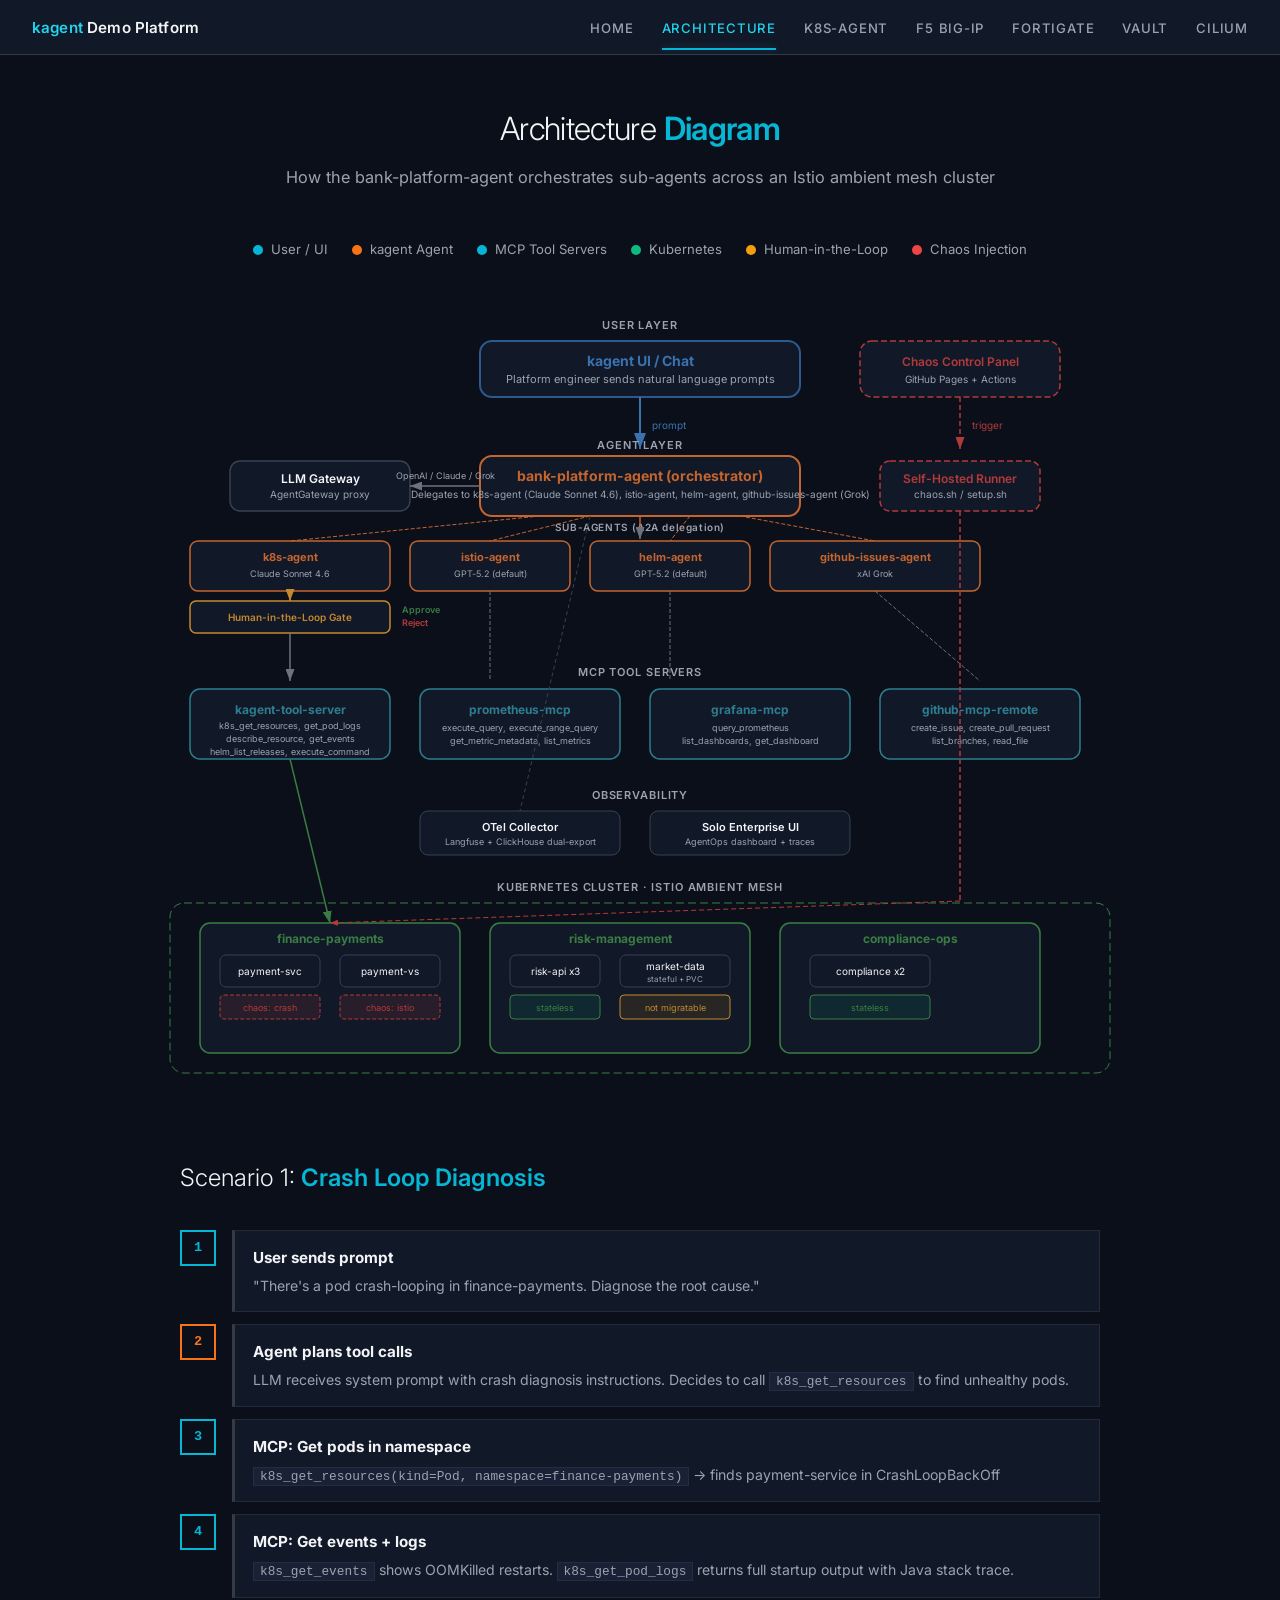
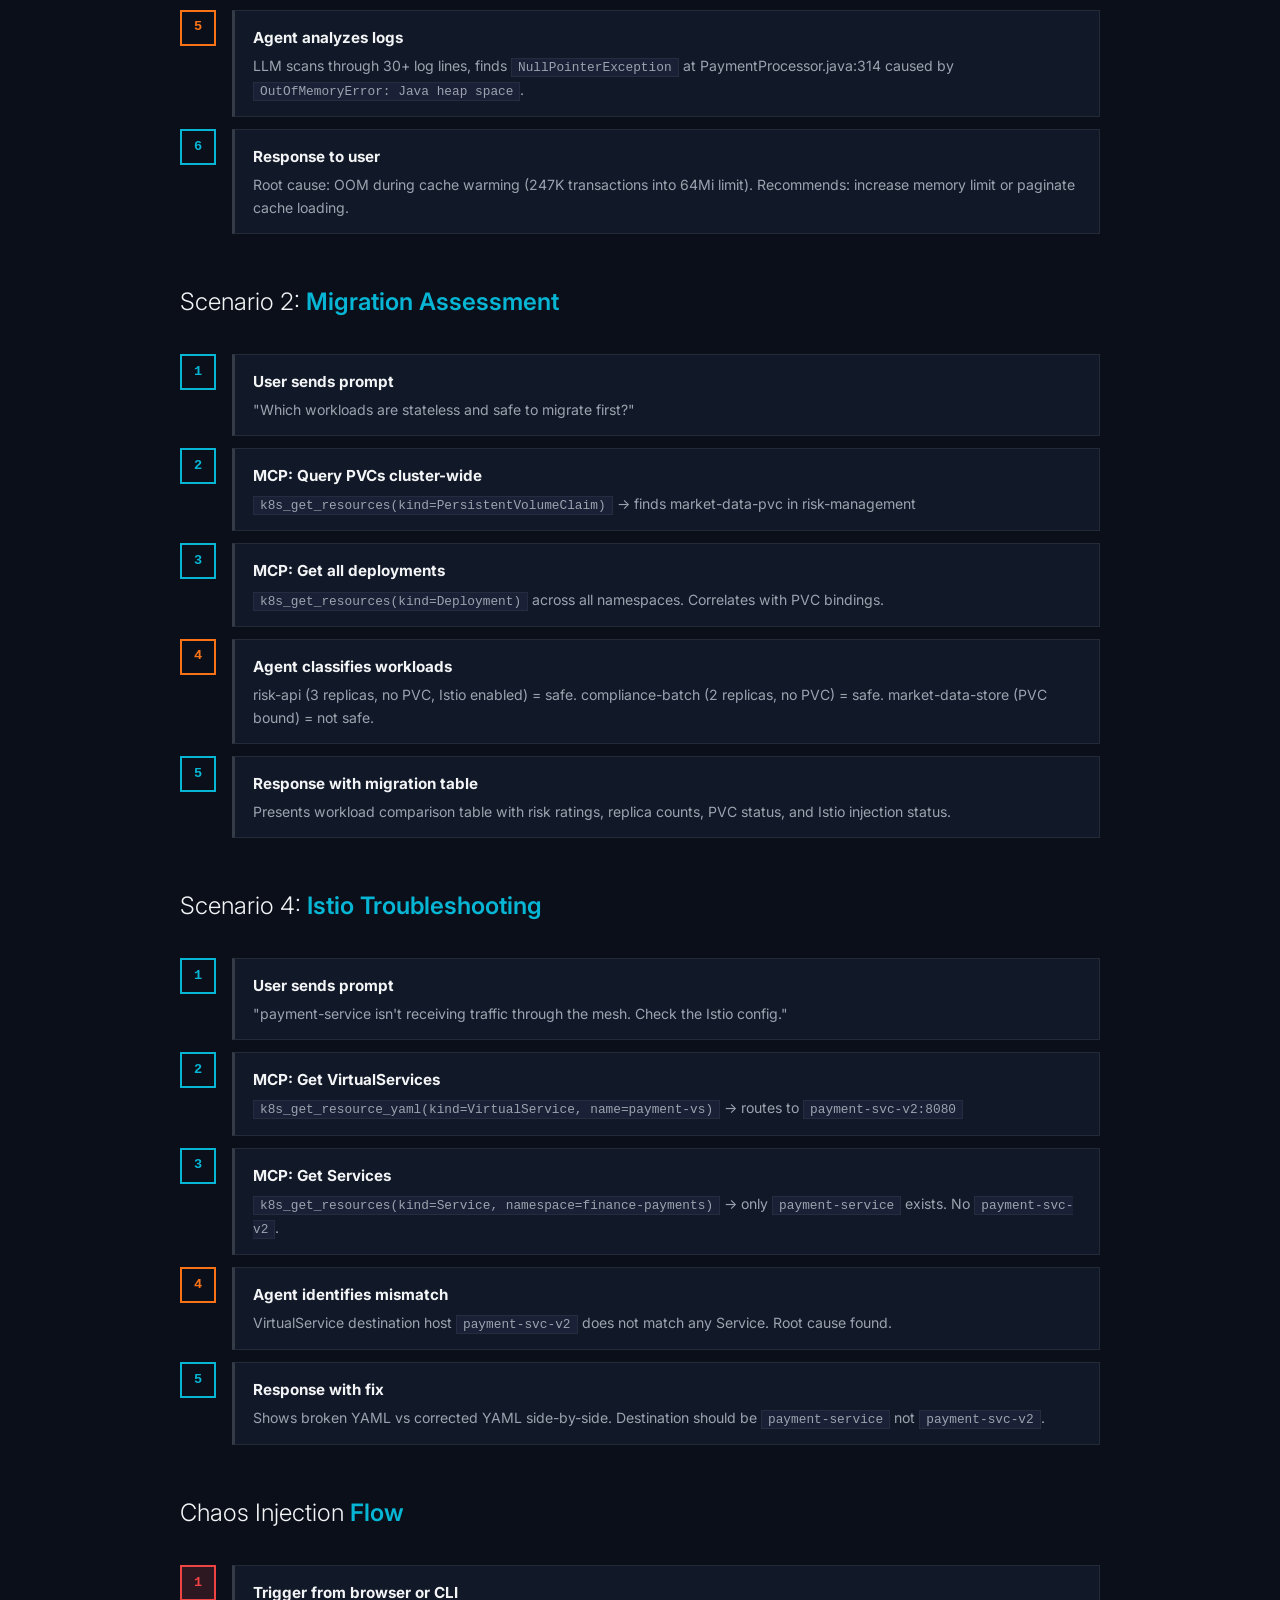
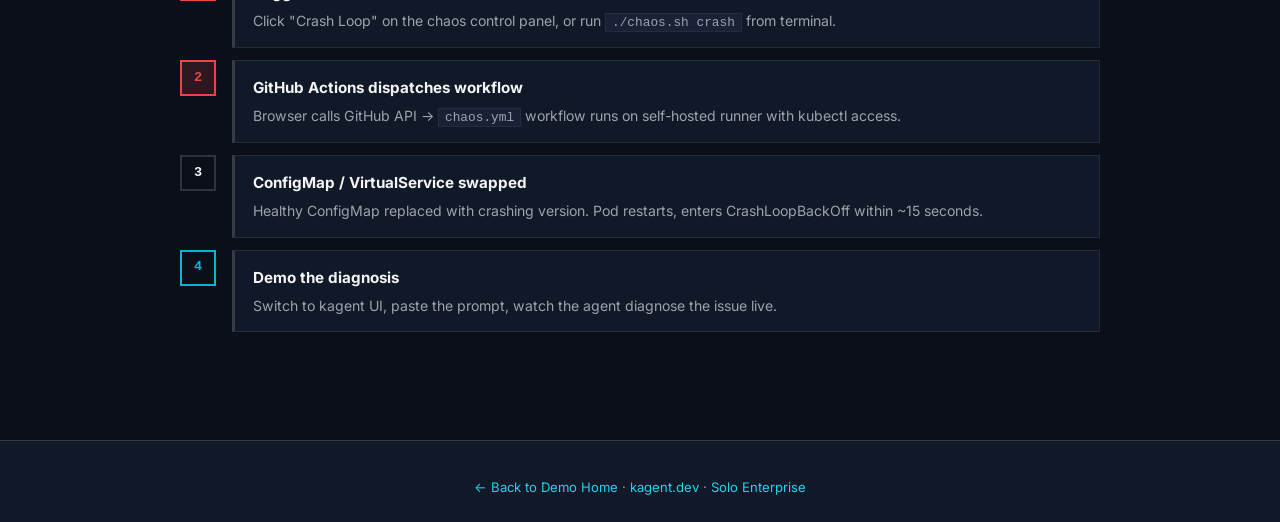
==== commit a2b3e597: "feat: add cilium-crd-agent, vault-mcp infra, and agent documentation pages - Add cilium-crd-agent (f" ====
--- a/docs/architecture.html
+++ b/docs/architecture.html
@@ -3,7 +3,7 @@
 <head>
   <meta charset="UTF-8">
   <meta name="viewport" content="width=device-width, initial-scale=1.0">
-  <title>kagent Bank Demo — Architecture</title>
+  <title>kagent Demo Platform — Architecture</title>
   <link rel="stylesheet" href="paper-theme.css">
 <style>
   /* Page-specific: SVG diagram and flow styles */
@@ -33,12 +33,15 @@
 <body>
 
   <nav class="nav">
-    <div class="nav-title"><span>kagent</span> Bank Demo</div>
+    <div class="nav-title"><span>kagent</span> Demo Platform</div>
     <div>
       <a href="index.html">Home</a>
       <a href="architecture.html" class="active">Architecture</a>
-      <a href="khook-auth-proxy.html">khook Auth Proxy</a>
-      <a href="khook-diagram.html">Diagram</a>
+      <a href="k8s-agent.html">k8s-agent</a>
+      <a href="f5-bigip-agent.html">F5 BIG-IP</a>
+      <a href="fortigate-agent.html">FortiGate</a>
+      <a href="vault-agent.html">Vault</a>
+      <a href="cilium-crd-agent.html">Cilium</a>
     </div>
   </nav>
 
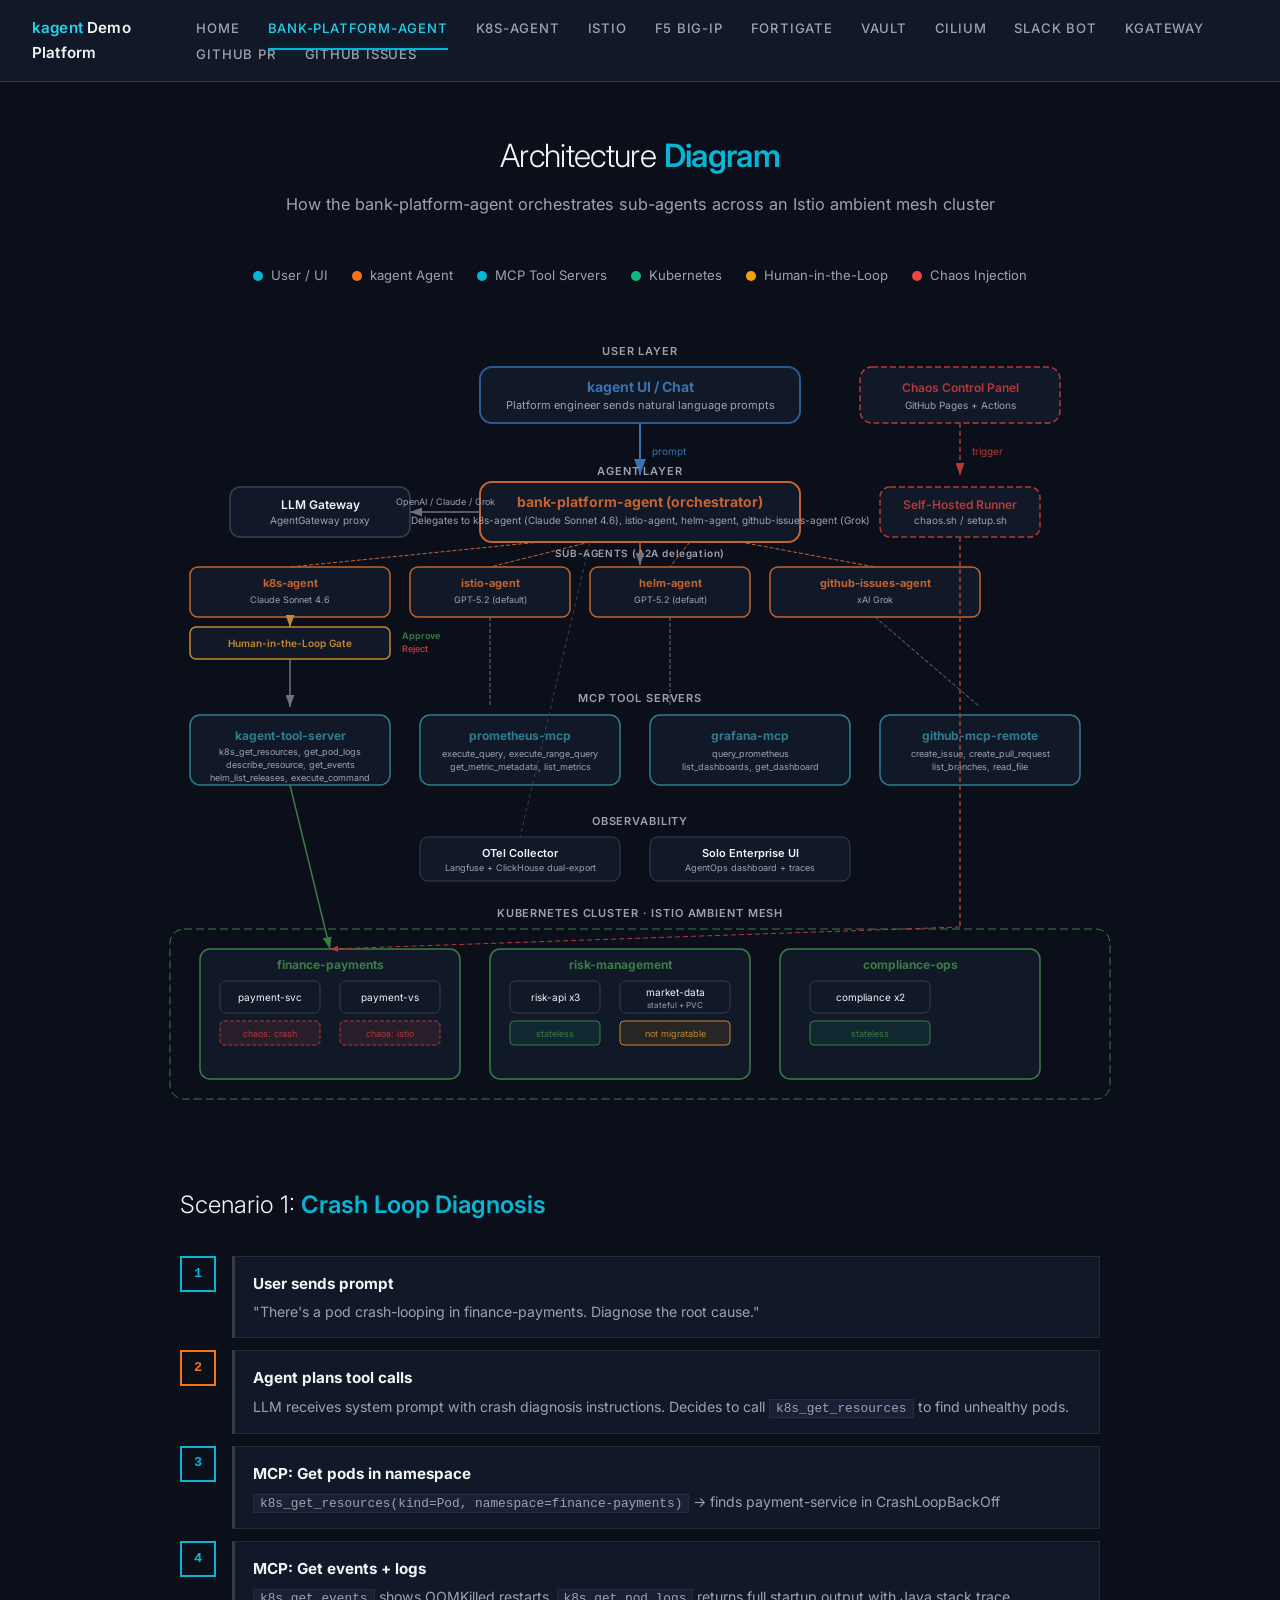
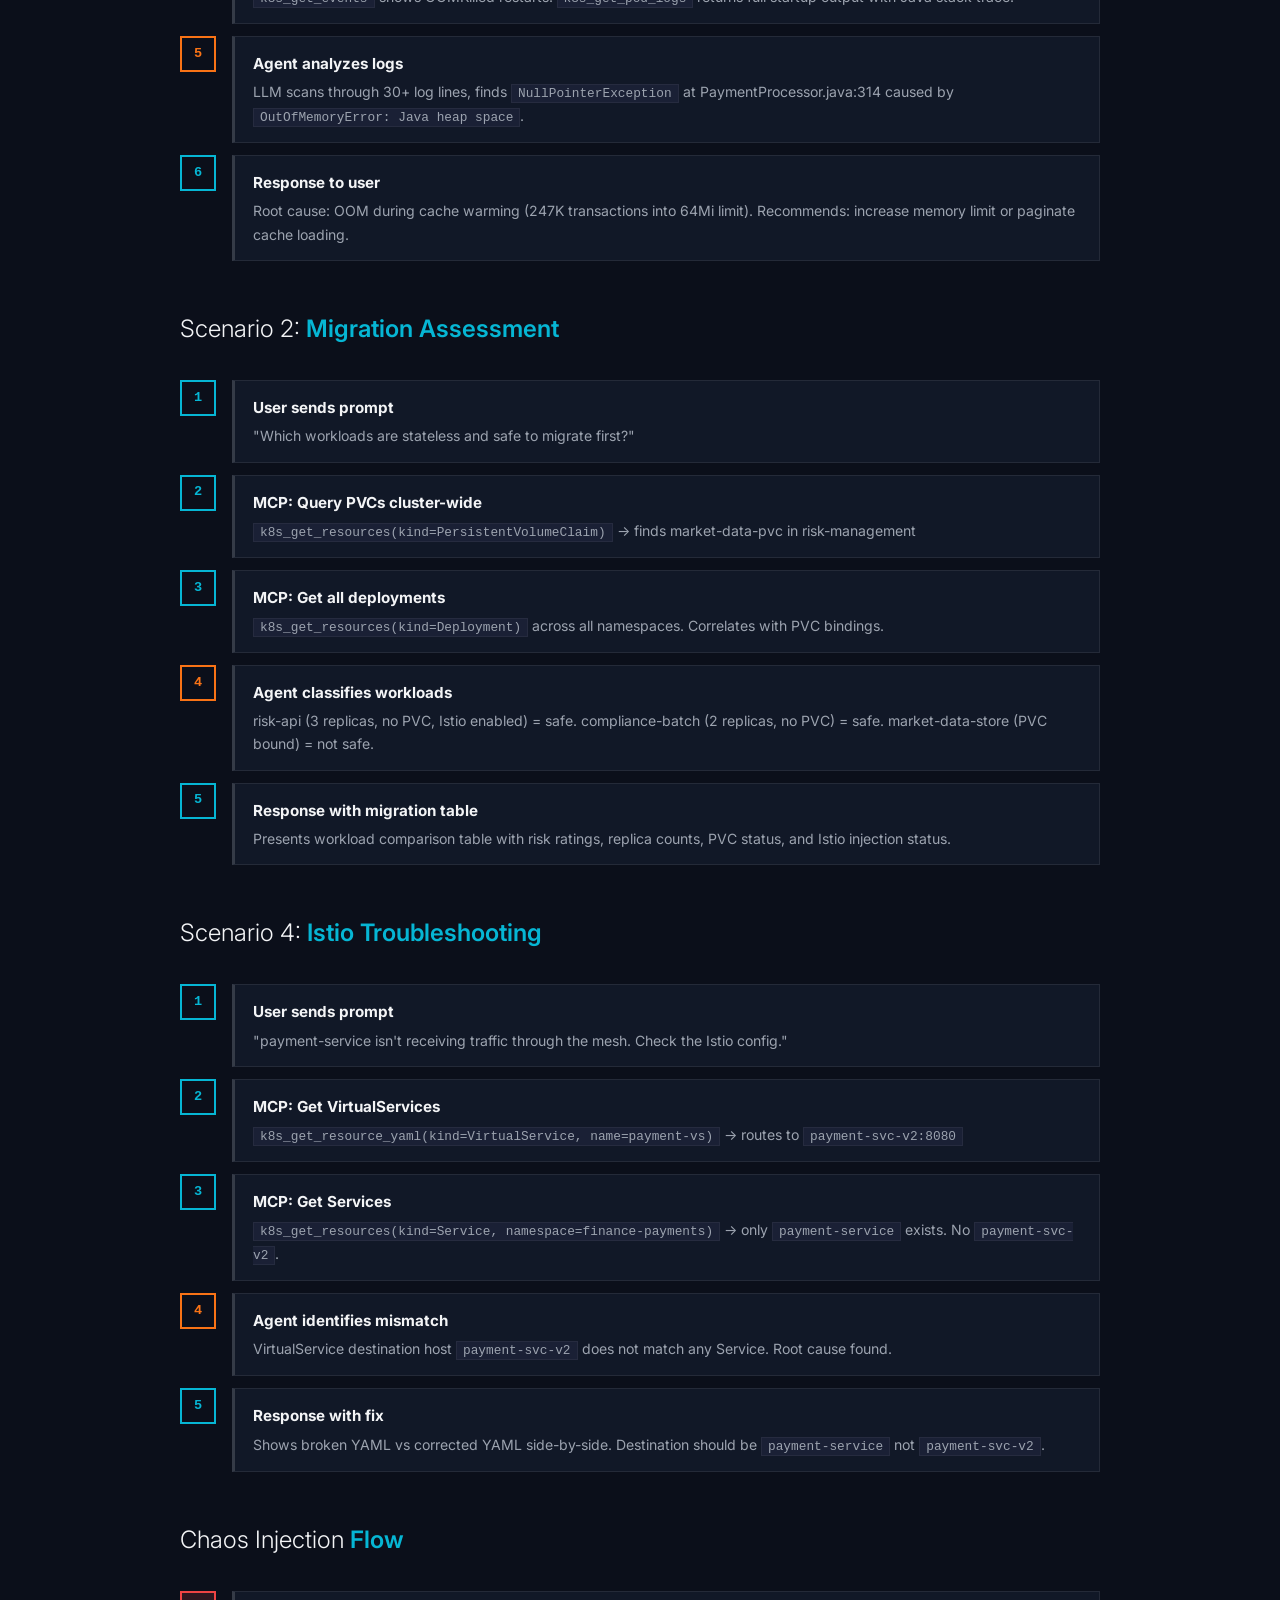
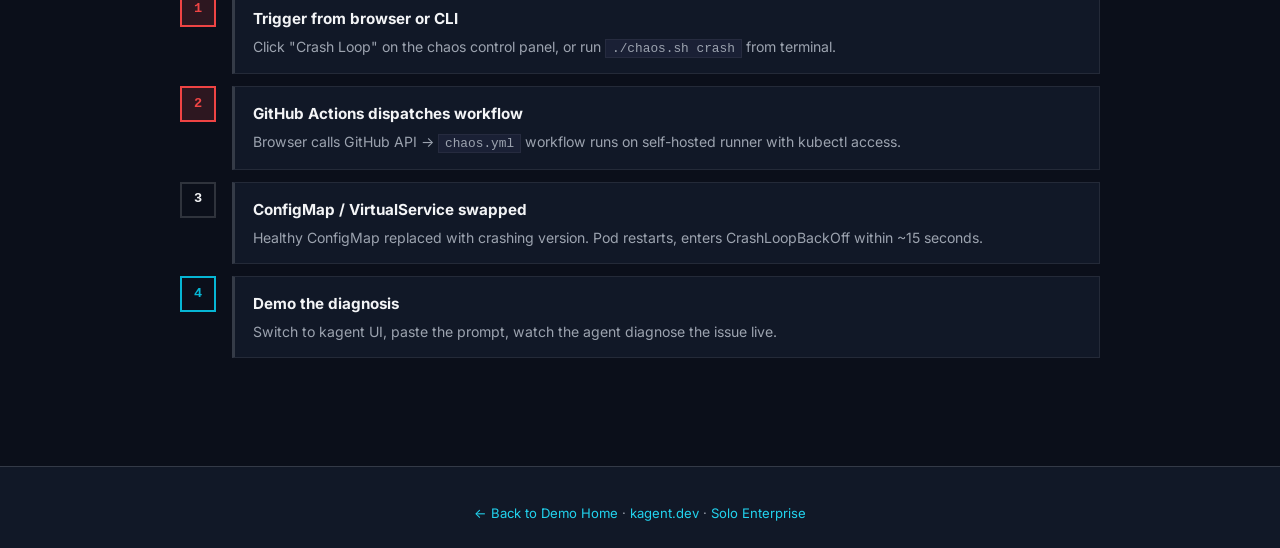
==== commit b21670e8: "feat: add kgateway-agent docs, use cases section, and update nav across all pages Add kgateway-agent" ====
--- a/docs/architecture.html
+++ b/docs/architecture.html
@@ -36,12 +36,17 @@
     <div class="nav-title"><span>kagent</span> Demo Platform</div>
     <div>
       <a href="index.html">Home</a>
-      <a href="architecture.html" class="active">Architecture</a>
+      <a href="architecture.html" class="active">bank-platform-agent</a>
       <a href="k8s-agent.html">k8s-agent</a>
+      <a href="istio-agent.html">Istio</a>
       <a href="f5-bigip-agent.html">F5 BIG-IP</a>
       <a href="fortigate-agent.html">FortiGate</a>
       <a href="vault-agent.html">Vault</a>
       <a href="cilium-crd-agent.html">Cilium</a>
+      <a href="slackbot-agent.html">Slack Bot</a>
+      <a href="kgateway-agent.html">kgateway</a>
+      <a href="github-pr-agent.html">GitHub PR</a>
+      <a href="github-issues-agent.html">GitHub Issues</a>
     </div>
   </nav>
 
